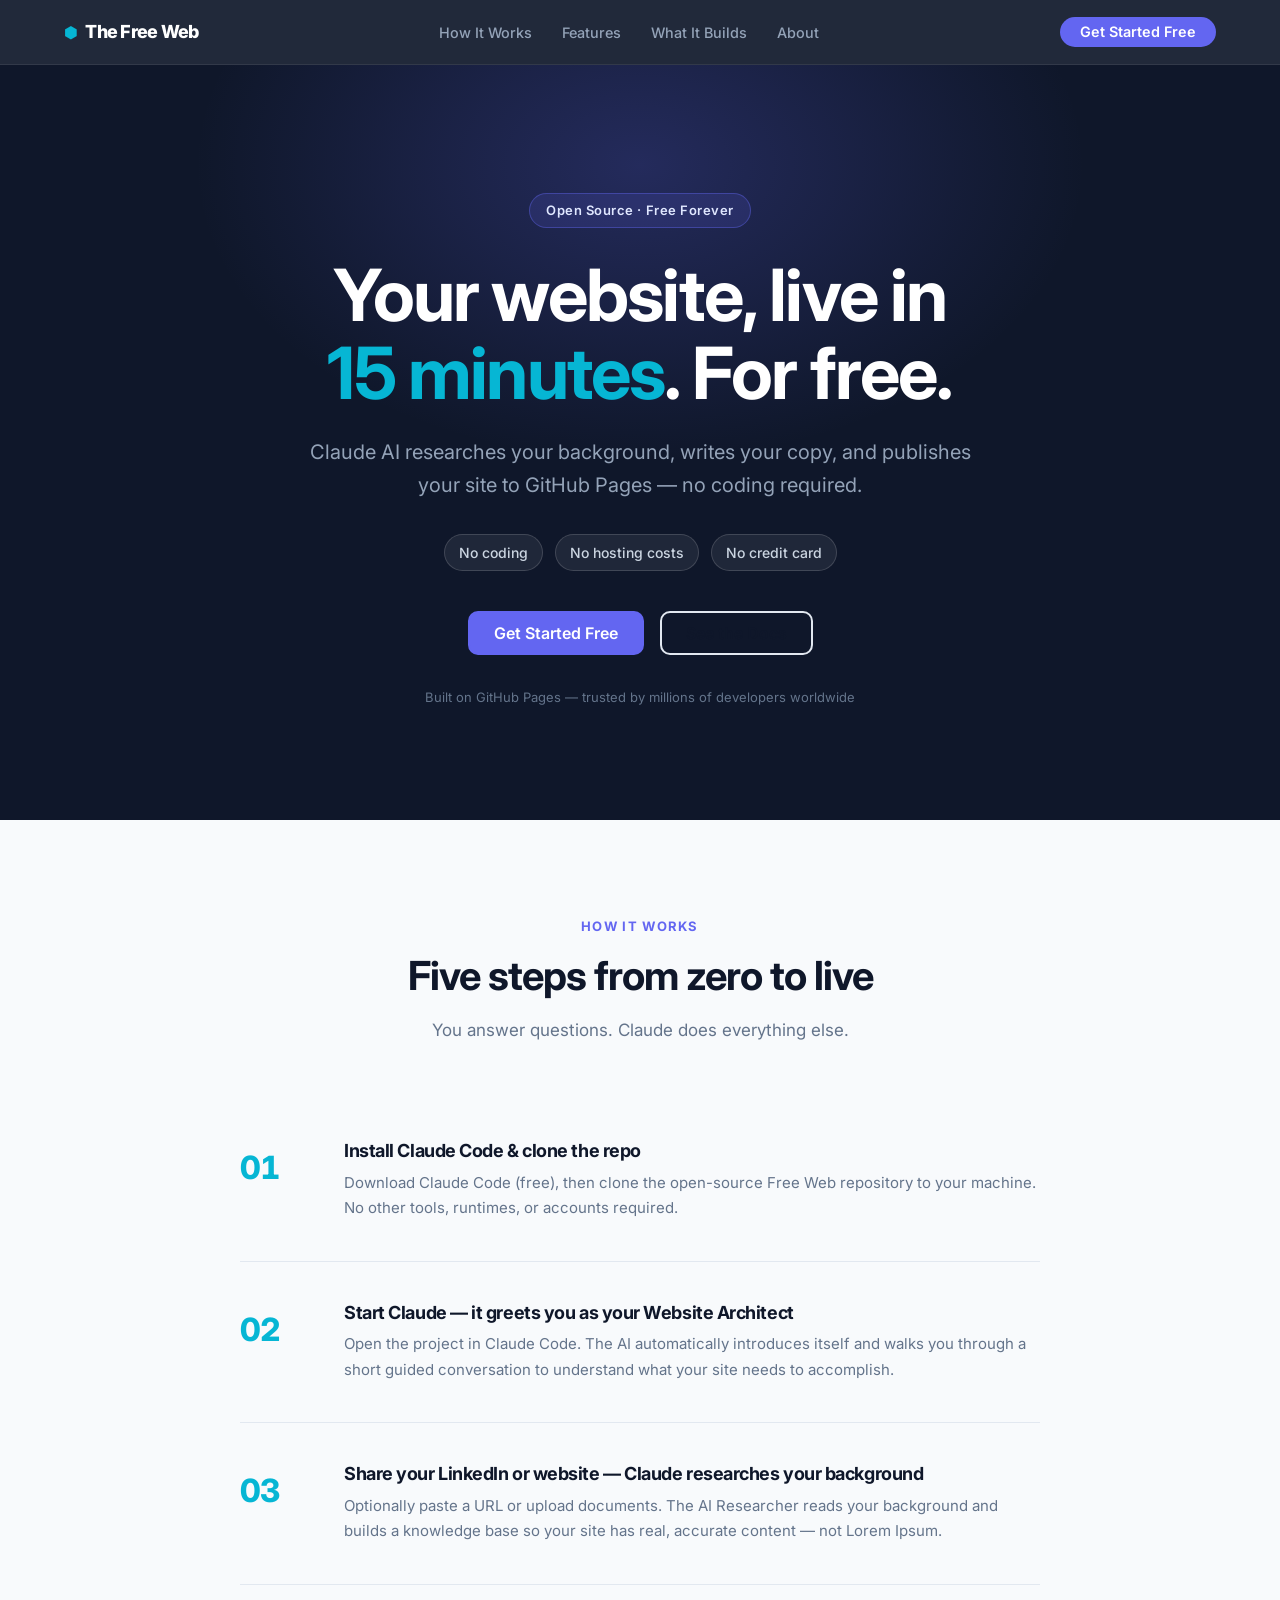
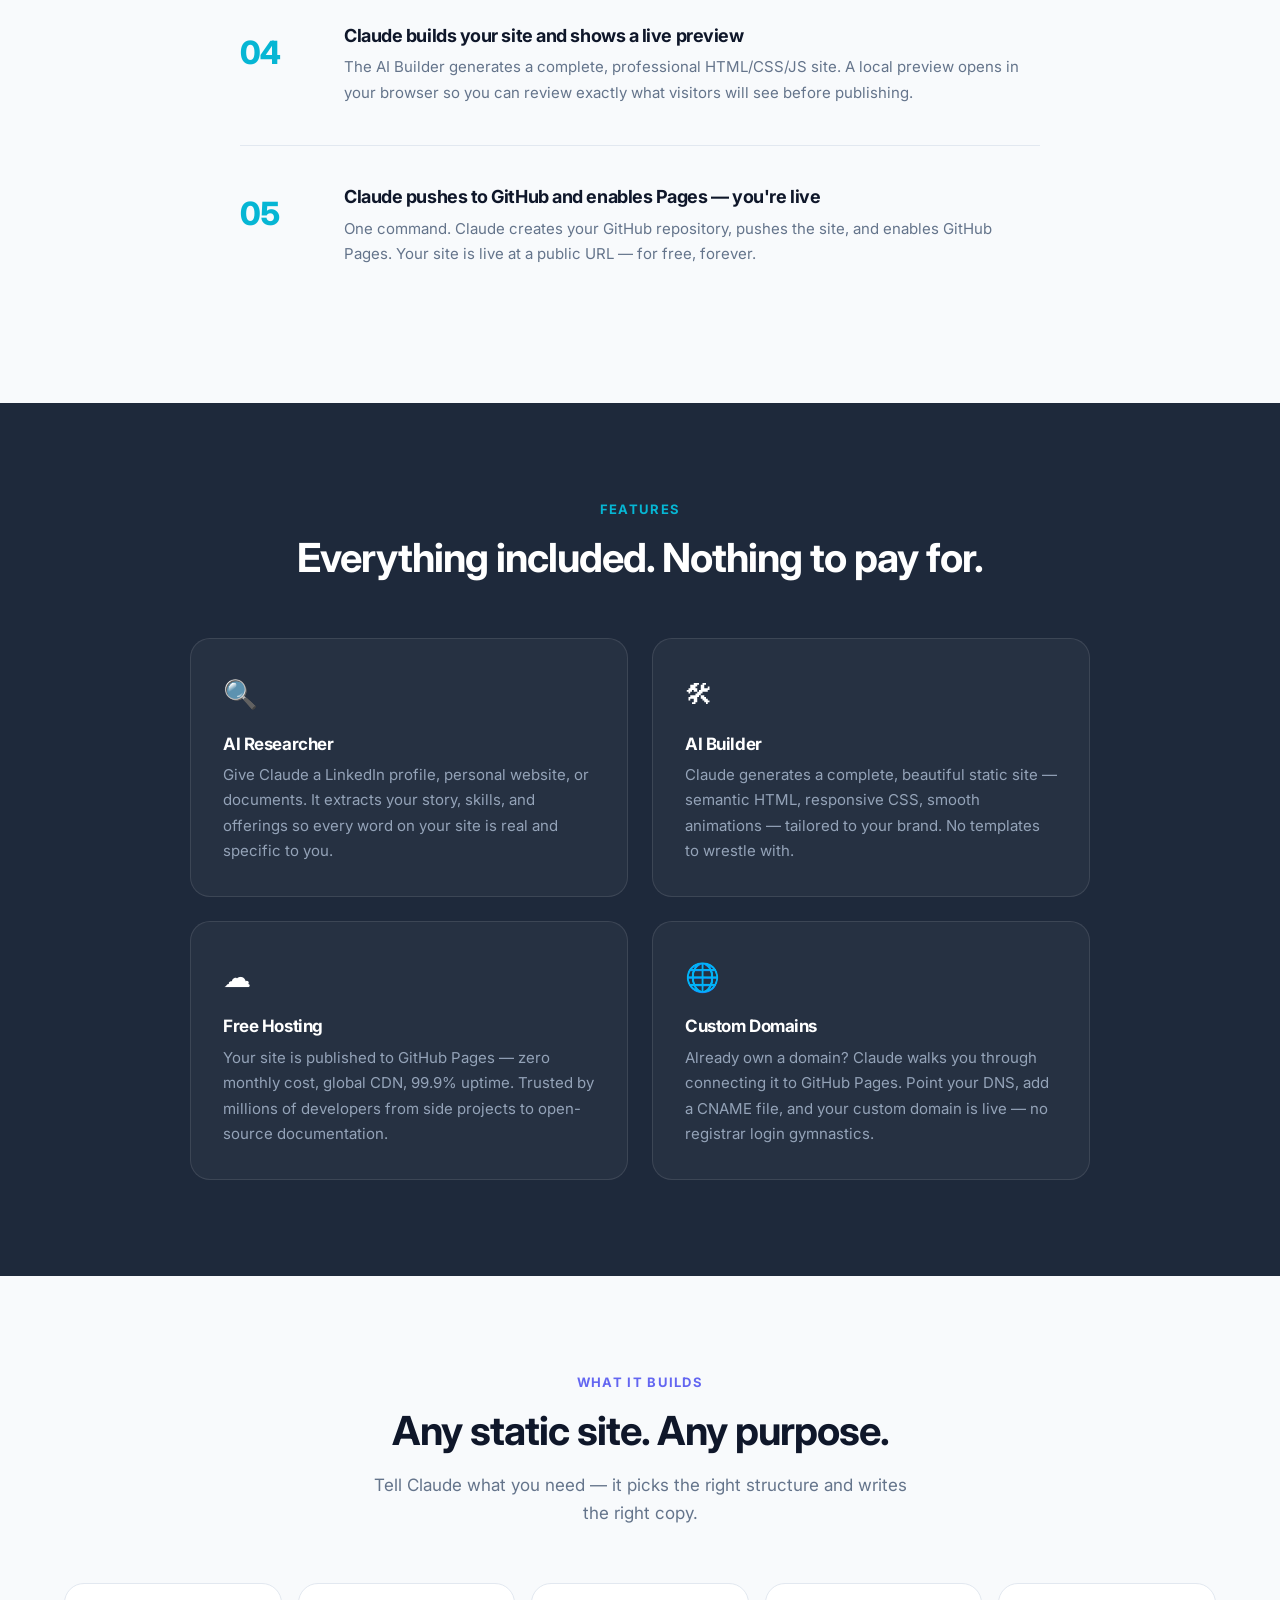
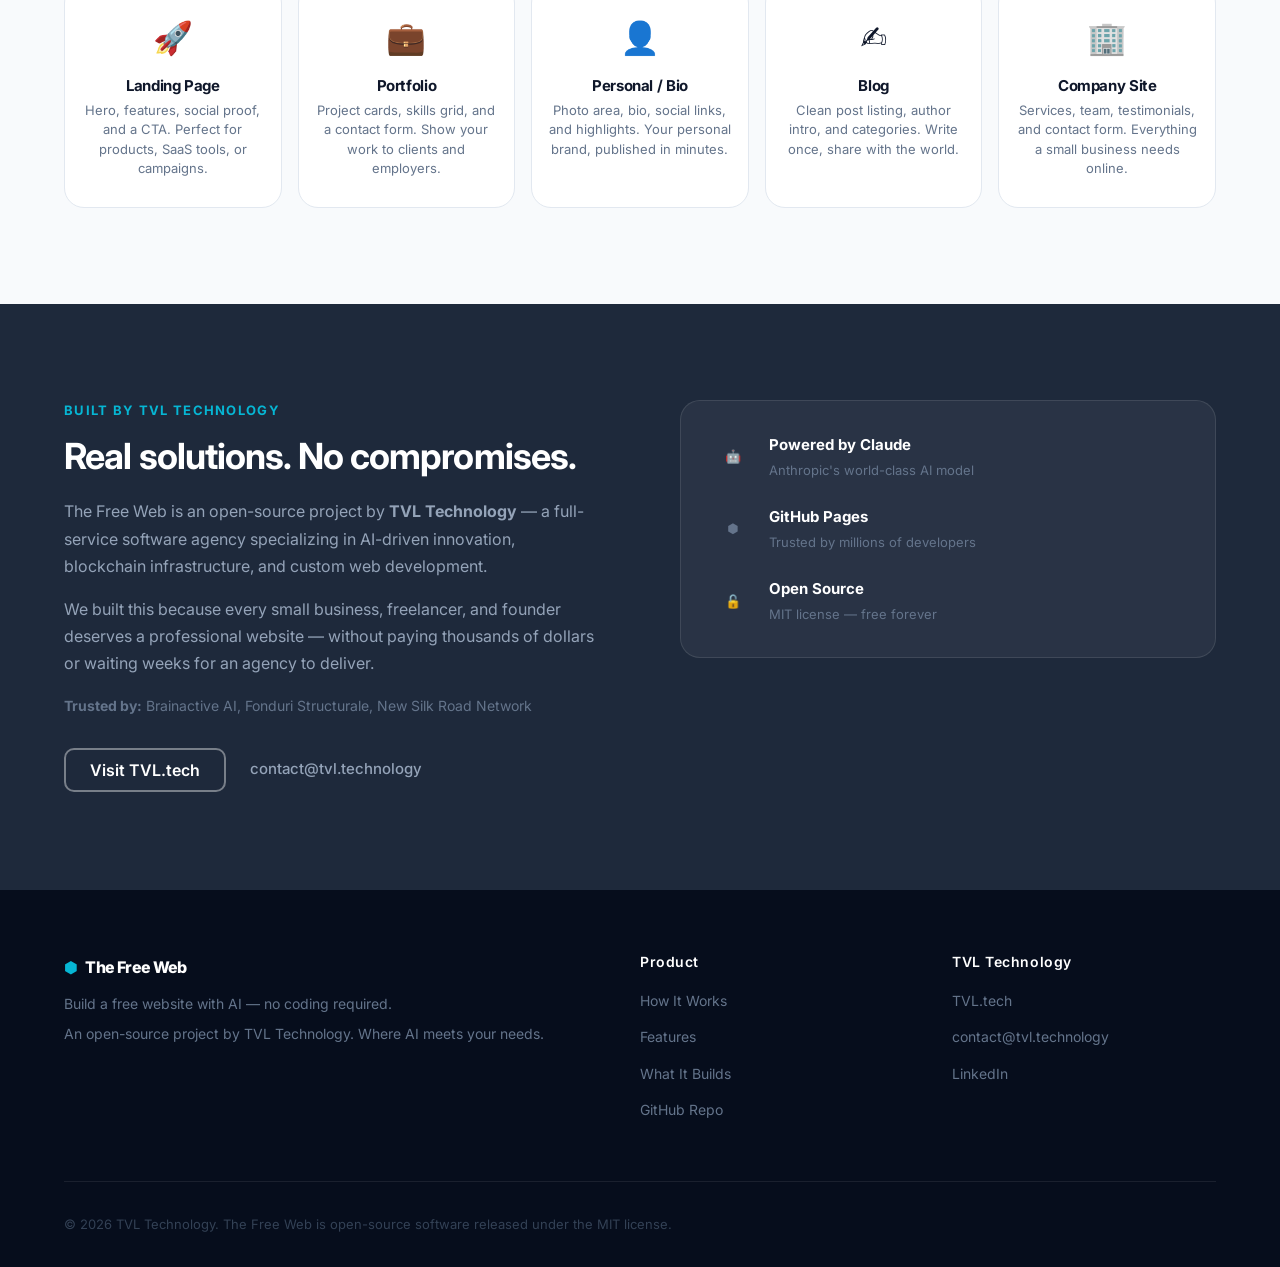
==== docs/index.html @ 42e0cef1 "Fix GitHub Pages: serve from /docs, copy site files to docs/ - website/ stays as the working folder " ====
<!DOCTYPE html>
<html lang="en">
<head>
  <meta charset="UTF-8" />
  <meta name="viewport" content="width=device-width, initial-scale=1.0" />
  <title>The Free Web — Build a Free Website with AI | TVL Technology</title>
  <meta name="description" content="Build a professional website for free using Claude AI and GitHub Pages. No coding. No hosting costs. No credit card. Live in 15 minutes." />
  <link rel="preconnect" href="https://fonts.googleapis.com" />
  <link rel="preconnect" href="https://fonts.gstatic.com" crossorigin />
  <link href="https://fonts.googleapis.com/css2?family=Inter:wght@400;500;600;700;800&display=swap" rel="stylesheet" />
  <link rel="stylesheet" href="styles.css" />
</head>
<body>

  <header class="site-header">
    <div class="container">
      <nav class="nav">
        <a href="#hero" class="nav-logo">
          <span class="logo-mark">&#11042;</span> The Free Web
        </a>
        <ul class="nav-links">
          <li><a href="#how-it-works">How It Works</a></li>
          <li><a href="#features">Features</a></li>
          <li><a href="#what-it-builds">What It Builds</a></li>
          <li><a href="#built-by-tvl">About</a></li>
        </ul>
        <a href="https://github.com/danlex/claude-free-website" class="btn btn-nav" target="_blank" rel="noopener">Get Started Free</a>
        <button class="nav-toggle" aria-label="Toggle menu" aria-expanded="false">&#9776;</button>
      </nav>
    </div>
  </header>

  <main>

    <section id="hero" class="hero">
      <div class="hero-glow"></div>
      <div class="container">
        <div class="hero-badge">Open Source &middot; Free Forever</div>
        <h1 class="hero-headline">Your website, live in<br /><span class="accent-cyan">15 minutes</span>. For free.</h1>
        <p class="hero-subheadline">Claude AI researches your background, writes your copy, and publishes your site to GitHub Pages &mdash; no coding required.</p>
        <div class="hero-pills">
          <span>No coding</span>
          <span>No hosting costs</span>
          <span>No credit card</span>
        </div>
        <div class="hero-ctas">
          <a href="https://github.com/danlex/claude-free-website" class="btn btn-primary" target="_blank" rel="noopener">Get Started Free</a>
          <a href="https://github.com/danlex/claude-free-website#readme" class="btn btn-ghost" target="_blank" rel="noopener">See the Docs</a>
        </div>
        <p class="hero-trust">Built on GitHub Pages &mdash; trusted by millions of developers worldwide</p>
      </div>
    </section>

    <section id="how-it-works" class="section section-light">
      <div class="container">
        <div class="section-label reveal">How It Works</div>
        <h2 class="section-title reveal">Five steps from zero to live</h2>
        <p class="section-subtitle reveal">You answer questions. Claude does everything else.</p>
        <ol class="steps">
          <li class="step reveal">
            <div class="step-number">01</div>
            <div class="step-body">
              <h3>Install Claude Code &amp; clone the repo</h3>
              <p>Download Claude Code (free), then clone the open-source Free Web repository to your machine. No other tools, runtimes, or accounts required.</p>
            </div>
          </li>
          <li class="step reveal">
            <div class="step-number">02</div>
            <div class="step-body">
              <h3>Start Claude &mdash; it greets you as your Website Architect</h3>
              <p>Open the project in Claude Code. The AI automatically introduces itself and walks you through a short guided conversation to understand what your site needs to accomplish.</p>
            </div>
          </li>
          <li class="step reveal">
            <div class="step-number">03</div>
            <div class="step-body">
              <h3>Share your LinkedIn or website &mdash; Claude researches your background</h3>
              <p>Optionally paste a URL or upload documents. The AI Researcher reads your background and builds a knowledge base so your site has real, accurate content &mdash; not Lorem Ipsum.</p>
            </div>
          </li>
          <li class="step reveal">
            <div class="step-number">04</div>
            <div class="step-body">
              <h3>Claude builds your site and shows a live preview</h3>
              <p>The AI Builder generates a complete, professional HTML/CSS/JS site. A local preview opens in your browser so you can review exactly what visitors will see before publishing.</p>
            </div>
          </li>
          <li class="step reveal">
            <div class="step-number">05</div>
            <div class="step-body">
              <h3>Claude pushes to GitHub and enables Pages &mdash; you're live</h3>
              <p>One command. Claude creates your GitHub repository, pushes the site, and enables GitHub Pages. Your site is live at a public URL &mdash; for free, forever.</p>
            </div>
          </li>
        </ol>
      </div>
    </section>

    <section id="features" class="section section-dark">
      <div class="container">
        <div class="section-label reveal">Features</div>
        <h2 class="section-title reveal">Everything included. Nothing to pay for.</h2>
        <div class="features-grid">
          <div class="feature-card reveal">
            <div class="feature-icon">&#128269;</div>
            <h3>AI Researcher</h3>
            <p>Give Claude a LinkedIn profile, personal website, or documents. It extracts your story, skills, and offerings so every word on your site is real and specific to you.</p>
          </div>
          <div class="feature-card reveal">
            <div class="feature-icon">&#128736;</div>
            <h3>AI Builder</h3>
            <p>Claude generates a complete, beautiful static site &mdash; semantic HTML, responsive CSS, smooth animations &mdash; tailored to your brand. No templates to wrestle with.</p>
          </div>
          <div class="feature-card reveal">
            <div class="feature-icon">&#9729;</div>
            <h3>Free Hosting</h3>
            <p>Your site is published to GitHub Pages &mdash; zero monthly cost, global CDN, 99.9% uptime. Trusted by millions of developers from side projects to open-source documentation.</p>
          </div>
          <div class="feature-card reveal">
            <div class="feature-icon">&#127760;</div>
            <h3>Custom Domains</h3>
            <p>Already own a domain? Claude walks you through connecting it to GitHub Pages. Point your DNS, add a CNAME file, and your custom domain is live &mdash; no registrar login gymnastics.</p>
          </div>
        </div>
      </div>
    </section>

    <section id="what-it-builds" class="section section-light">
      <div class="container">
        <div class="section-label reveal">What It Builds</div>
        <h2 class="section-title reveal">Any static site. Any purpose.</h2>
        <p class="section-subtitle reveal">Tell Claude what you need &mdash; it picks the right structure and writes the right copy.</p>
        <div class="site-types-grid">
          <div class="site-type reveal">
            <div class="site-type-icon">&#128640;</div>
            <h3>Landing Page</h3>
            <p>Hero, features, social proof, and a CTA. Perfect for products, SaaS tools, or campaigns.</p>
          </div>
          <div class="site-type reveal">
            <div class="site-type-icon">&#128188;</div>
            <h3>Portfolio</h3>
            <p>Project cards, skills grid, and a contact form. Show your work to clients and employers.</p>
          </div>
          <div class="site-type reveal">
            <div class="site-type-icon">&#128100;</div>
            <h3>Personal / Bio</h3>
            <p>Photo area, bio, social links, and highlights. Your personal brand, published in minutes.</p>
          </div>
          <div class="site-type reveal">
            <div class="site-type-icon">&#9997;</div>
            <h3>Blog</h3>
            <p>Clean post listing, author intro, and categories. Write once, share with the world.</p>
          </div>
          <div class="site-type reveal">
            <div class="site-type-icon">&#127970;</div>
            <h3>Company Site</h3>
            <p>Services, team, testimonials, and contact form. Everything a small business needs online.</p>
          </div>
        </div>
      </div>
    </section>

    <section id="built-by-tvl" class="section section-dark">
      <div class="container">
        <div class="tvl-grid reveal">
          <div class="tvl-text">
            <div class="section-label">Built by TVL Technology</div>
            <h2>Real solutions. No compromises.</h2>
            <p>The Free Web is an open-source project by <strong>TVL Technology</strong> &mdash; a full-service software agency specializing in AI-driven innovation, blockchain infrastructure, and custom web development.</p>
            <p>We built this because every small business, freelancer, and founder deserves a professional website &mdash; without paying thousands of dollars or waiting weeks for an agency to deliver.</p>
            <p class="tvl-clients"><strong>Trusted by:</strong> Brainactive AI, Fonduri Structurale, New Silk Road Network</p>
            <div class="tvl-links">
              <a href="https://tvl.tech" class="btn btn-outline" target="_blank" rel="noopener">Visit TVL.tech</a>
              <a href="mailto:contact@tvl.technology" class="btn-ghost-light">contact@tvl.technology</a>
            </div>
          </div>
          <div class="tvl-badge-area">
            <div class="tvl-badge">
              <div class="badge-row">
                <span class="badge-icon">&#129302;</span>
                <div>
                  <strong>Powered by Claude</strong>
                  <span>Anthropic's world-class AI model</span>
                </div>
              </div>
              <div class="badge-row">
                <span class="badge-icon">&#11042;</span>
                <div>
                  <strong>GitHub Pages</strong>
                  <span>Trusted by millions of developers</span>
                </div>
              </div>
              <div class="badge-row">
                <span class="badge-icon">&#128275;</span>
                <div>
                  <strong>Open Source</strong>
                  <span>MIT license &mdash; free forever</span>
                </div>
              </div>
            </div>
          </div>
        </div>
      </div>
    </section>

  </main>

  <footer class="site-footer">
    <div class="container">
      <div class="footer-grid">
        <div class="footer-brand">
          <a href="#hero" class="nav-logo footer-logo">
            <span class="logo-mark">&#11042;</span> The Free Web
          </a>
          <p>Build a free website with AI &mdash; no coding required.</p>
          <p class="footer-tagline">An open-source project by <a href="https://tvl.tech" target="_blank" rel="noopener">TVL Technology</a>. Where AI meets your needs.</p>
        </div>
        <div class="footer-links">
          <h4>Product</h4>
          <ul>
            <li><a href="#how-it-works">How It Works</a></li>
            <li><a href="#features">Features</a></li>
            <li><a href="#what-it-builds">What It Builds</a></li>
            <li><a href="https://github.com/danlex/claude-free-website" target="_blank" rel="noopener">GitHub Repo</a></li>
          </ul>
        </div>
        <div class="footer-links">
          <h4>TVL Technology</h4>
          <ul>
            <li><a href="https://tvl.tech" target="_blank" rel="noopener">TVL.tech</a></li>
            <li><a href="mailto:contact@tvl.technology">contact@tvl.technology</a></li>
            <li><a href="https://linkedin.com/company/tvl-technology" target="_blank" rel="noopener">LinkedIn</a></li>
          </ul>
        </div>
      </div>
      <div class="footer-bottom">
        <p>&copy; 2026 TVL Technology. The Free Web is open-source software released under the MIT license.</p>
      </div>
    </div>
  </footer>

  <script src="script.js"></script>
</body>
</html>
---- docs/styles.css ----
/* ===== The Free Web — thefreeweb.tvl.tech ===== */

:root {
  --navy:   #0f172a;
  --navy-2: #1e293b;
  --navy-3: #334155;
  --indigo: #6366f1;
  --indigo-hover: #4f46e5;
  --indigo-light: #e0e7ff;
  --cyan:   #06b6d4;
  --cyan-light: #cffafe;
  --white:  #ffffff;
  --slate:  #f8fafc;
  --text:   #0f172a;
  --text-muted: #64748b;
  --border: #e2e8f0;

  --font: 'Inter', system-ui, -apple-system, sans-serif;
  --radius: 0.625rem;
  --radius-lg: 1.25rem;
  --max-w: 1200px;
  --container-px: 1.5rem;
}

/* ===== Reset ===== */
*, *::before, *::after { box-sizing: border-box; margin: 0; padding: 0; }
html { scroll-behavior: smooth; -webkit-font-smoothing: antialiased; }
body { font-family: var(--font); color: var(--text); background: var(--white); line-height: 1.65; }
img { max-width: 100%; display: block; }
a { color: var(--indigo); text-decoration: none; }
a:hover { text-decoration: underline; }
h1,h2,h3,h4 { line-height: 1.2; font-weight: 700; letter-spacing: -0.025em; }
ul { list-style: none; }

/* ===== Layout ===== */
.container { max-width: var(--max-w); margin: 0 auto; padding: 0 var(--container-px); }
.section { padding: 6rem 0; }
.section-light { background: var(--slate); }
.section-dark  { background: var(--navy-2); color: var(--white); }
.section-dark .section-title { color: var(--white); }
.section-dark .section-subtitle { color: #94a3b8; }
.section-dark p { color: #94a3b8; }

/* ===== Buttons ===== */
.btn {
  display: inline-flex; align-items: center; gap: 0.5rem;
  padding: 0.75rem 1.5rem; border-radius: var(--radius);
  font-family: var(--font); font-size: 1rem; font-weight: 600;
  cursor: pointer; border: 2px solid transparent;
  transition: all 0.15s ease; text-decoration: none; line-height: 1; white-space: nowrap;
}
.btn-primary { background: var(--indigo); color: #fff; border-color: var(--indigo); }
.btn-primary:hover { background: var(--indigo-hover); border-color: var(--indigo-hover); text-decoration: none; }
.btn-ghost { background: transparent; color: var(--text); border-color: var(--border); }
.btn-ghost:hover { background: var(--slate); text-decoration: none; }
.btn-outline { background: transparent; color: var(--white); border-color: rgba(255,255,255,0.4); }
.btn-outline:hover { background: rgba(255,255,255,0.1); text-decoration: none; }
.btn-ghost-light { color: #94a3b8; font-size: 0.9375rem; font-weight: 500; padding: 0.75rem 0; }
.btn-ghost-light:hover { color: var(--white); text-decoration: none; }
.btn-nav { background: var(--indigo); color: #fff; border-radius: 999px; padding: 0.5rem 1.25rem; font-size: 0.9rem; font-weight: 600; text-decoration: none; border: none; transition: background 0.15s; }
.btn-nav:hover { background: var(--indigo-hover); text-decoration: none; }

/* ===== Header ===== */
.site-header {
  position: sticky; top: 0; z-index: 100;
  background: rgba(15,23,42,0.92);
  backdrop-filter: blur(16px); -webkit-backdrop-filter: blur(16px);
  border-bottom: 1px solid rgba(255,255,255,0.08);
}
.nav { display: flex; align-items: center; justify-content: space-between; height: 4rem; gap: 1rem; }
.nav-logo { display: flex; align-items: center; gap: 0.5rem; font-size: 1.125rem; font-weight: 800; color: var(--white); text-decoration: none; letter-spacing: -0.04em; }
.nav-logo:hover { text-decoration: none; }
.logo-mark { color: var(--cyan); font-size: 1rem; }
.nav-links { display: flex; align-items: center; gap: 0.125rem; }
.nav-links a { padding: 0.5rem 0.875rem; color: #94a3b8; font-size: 0.9rem; font-weight: 500; border-radius: var(--radius); transition: color 0.15s, background 0.15s; text-decoration: none; }
.nav-links a:hover { color: var(--white); background: rgba(255,255,255,0.07); }
.nav-toggle { display: none; background: none; border: none; color: var(--white); font-size: 1.25rem; cursor: pointer; }

/* ===== Hero ===== */
.hero {
  position: relative; overflow: hidden;
  background: var(--navy);
  padding: 8rem 0 7rem; text-align: center; color: var(--white);
}
.hero-glow {
  position: absolute; top: -200px; left: 50%; transform: translateX(-50%);
  width: 900px; height: 600px; border-radius: 50%;
  background: radial-gradient(ellipse at center, rgba(99,102,241,0.25) 0%, transparent 70%);
  pointer-events: none;
}
.hero .container { position: relative; }
.hero-badge {
  display: inline-flex; align-items: center; gap: 0.5rem;
  margin-bottom: 1.75rem; padding: 0.375rem 1rem; border-radius: 9999px;
  background: rgba(99,102,241,0.15); border: 1px solid rgba(99,102,241,0.4);
  color: var(--indigo-light); font-size: 0.8125rem; font-weight: 600; letter-spacing: 0.04em;
}
.hero-headline {
  font-size: clamp(2.5rem, 6vw, 4.5rem);
  color: var(--white); line-height: 1.08;
  max-width: 16ch; margin: 0 auto 1.5rem;
}
.accent-cyan { color: var(--cyan); }
.hero-subheadline {
  font-size: clamp(1rem, 2vw, 1.25rem);
  color: #94a3b8; max-width: 54ch; margin: 0 auto 2rem;
}
.hero-pills { display: flex; align-items: center; justify-content: center; gap: 0.75rem; flex-wrap: wrap; margin-bottom: 2.5rem; }
.hero-pills span {
  padding: 0.375rem 0.875rem; border-radius: 9999px;
  background: rgba(255,255,255,0.07); border: 1px solid rgba(255,255,255,0.15);
  color: #cbd5e1; font-size: 0.875rem; font-weight: 500;
}
.hero-ctas { display: flex; align-items: center; justify-content: center; gap: 1rem; flex-wrap: wrap; margin-bottom: 2rem; }
.hero-trust { font-size: 0.8125rem; color: #64748b; }

/* ===== Section headers ===== */
.section-label { font-size: 0.8125rem; font-weight: 700; letter-spacing: 0.1em; text-transform: uppercase; color: var(--indigo); margin-bottom: 0.875rem; }
.section-dark .section-label { color: var(--cyan); }
.section-title { font-size: clamp(1.75rem, 4vw, 2.5rem); margin-bottom: 1rem; }
.section-subtitle { font-size: 1.0625rem; color: var(--text-muted); max-width: 50ch; margin: 0 auto 3.5rem; }
.section-light .section-label,
.section-light .section-title,
.section-light .section-subtitle { text-align: center; }
.section-dark .section-label,
.section-dark .section-title,
.section-dark .section-subtitle { text-align: center; }

/* ===== Steps ===== */
.steps { display: flex; flex-direction: column; gap: 0; max-width: 800px; margin: 3.5rem auto 0; counter-reset: steps; }
.step { display: grid; grid-template-columns: 5rem 1fr; gap: 1.5rem; padding: 2.5rem 0; border-bottom: 1px solid var(--border); }
.step:last-child { border-bottom: none; }
.step-number {
  font-size: 2rem; font-weight: 800; color: var(--cyan);
  font-variant-numeric: tabular-nums; letter-spacing: -0.04em;
  align-self: start; padding-top: 0.125rem;
}
.step-body h3 { font-size: 1.125rem; margin-bottom: 0.5rem; color: var(--text); }
.step-body p { color: var(--text-muted); font-size: 0.9375rem; line-height: 1.7; }

/* ===== Features ===== */
.features-grid { display: grid; grid-template-columns: repeat(2, 1fr); gap: 1.5rem; max-width: 900px; margin: 3.5rem auto 0; }
.feature-card {
  background: rgba(255,255,255,0.04); border: 1px solid rgba(255,255,255,0.1);
  border-radius: var(--radius-lg); padding: 2rem;
  transition: background 0.2s, border-color 0.2s, transform 0.2s;
}
.feature-card:hover { background: rgba(255,255,255,0.07); border-color: rgba(99,102,241,0.4); transform: translateY(-2px); }
.feature-icon { font-size: 1.75rem; margin-bottom: 1rem; }
.feature-card h3 { font-size: 1.0625rem; color: var(--white); margin-bottom: 0.5rem; }
.feature-card p { font-size: 0.9375rem; line-height: 1.7; }

/* ===== Site types ===== */
.site-types-grid { display: grid; grid-template-columns: repeat(5, 1fr); gap: 1rem; margin-top: 3.5rem; }
.site-type {
  text-align: center; padding: 1.75rem 1rem;
  background: var(--white); border: 1px solid var(--border);
  border-radius: var(--radius-lg);
  transition: box-shadow 0.2s, transform 0.2s;
}
.site-type:hover { box-shadow: 0 8px 24px rgb(0 0 0 / 0.08); transform: translateY(-2px); }
.site-type-icon { font-size: 2rem; margin-bottom: 0.75rem; }
.site-type h3 { font-size: 0.9375rem; margin-bottom: 0.375rem; }
.site-type p { font-size: 0.8125rem; color: var(--text-muted); line-height: 1.5; }

/* ===== TVL Section ===== */
.tvl-grid { display: grid; grid-template-columns: 1fr 1fr; gap: 5rem; align-items: start; }
.tvl-text .section-label,
.tvl-text h2 { text-align: left; }
.tvl-text h2 { font-size: clamp(1.5rem, 3vw, 2.25rem); color: var(--white); margin-bottom: 1.25rem; }
.tvl-text p { margin-bottom: 1rem; line-height: 1.7; }
.tvl-clients { font-size: 0.875rem; color: #64748b !important; }
.tvl-links { display: flex; align-items: center; gap: 1.5rem; margin-top: 1.75rem; flex-wrap: wrap; }
.tvl-badge {
  background: rgba(255,255,255,0.05); border: 1px solid rgba(255,255,255,0.1);
  border-radius: var(--radius-lg); padding: 2rem; display: flex; flex-direction: column; gap: 1.5rem;
}
.badge-row { display: flex; align-items: center; gap: 1rem; }
.badge-icon { font-size: 1.75rem; width: 2.5rem; text-align: center; flex-shrink: 0; }
.badge-row div { display: flex; flex-direction: column; gap: 0.125rem; }
.badge-row strong { color: var(--white); font-size: 0.9375rem; }
.badge-row span { color: #64748b; font-size: 0.8125rem; }

/* ===== Footer ===== */
.site-footer { background: #060d1c; padding: 4rem 0 2rem; }
.footer-grid { display: grid; grid-template-columns: 2fr 1fr 1fr; gap: 3rem; padding-bottom: 3rem; border-bottom: 1px solid rgba(255,255,255,0.08); }
.footer-brand .nav-logo { margin-bottom: 0.75rem; }
.footer-logo { font-size: 1rem; }
.footer-brand p { color: #64748b; font-size: 0.875rem; line-height: 1.6; margin-top: 0.5rem; }
.footer-tagline a { color: #64748b; }
.footer-tagline a:hover { color: var(--white); }
.footer-links h4 { color: var(--white); font-size: 0.875rem; font-weight: 600; margin-bottom: 1rem; letter-spacing: 0.04em; }
.footer-links li { margin-bottom: 0.625rem; }
.footer-links a { color: #64748b; font-size: 0.875rem; transition: color 0.15s; }
.footer-links a:hover { color: var(--white); text-decoration: none; }
.footer-bottom { padding-top: 2rem; }
.footer-bottom p { color: #334155; font-size: 0.8125rem; }

/* ===== Reveal animation ===== */
.reveal { opacity: 0; transform: translateY(20px); transition: opacity 0.55s ease, transform 0.55s ease; }
.reveal.visible { opacity: 1; transform: none; }

/* ===== Responsive ===== */
@media (max-width: 1024px) {
  .site-types-grid { grid-template-columns: repeat(3, 1fr); }
  .tvl-grid { grid-template-columns: 1fr; gap: 3rem; }
  .footer-grid { grid-template-columns: 1fr 1fr; }
  .footer-brand { grid-column: 1 / -1; }
}
@media (max-width: 768px) {
  .nav-links { display: none; }
  .nav-toggle { display: flex; }
  .nav-links.open {
    display: flex; flex-direction: column; position: fixed;
    top: 4rem; left: 0; right: 0; background: var(--navy);
    padding: 1.5rem; border-bottom: 1px solid rgba(255,255,255,0.1);
    gap: 0.25rem; align-items: flex-start;
  }
  .hero { padding: 5rem 0 4rem; }
  .features-grid { grid-template-columns: 1fr; }
  .site-types-grid { grid-template-columns: repeat(2, 1fr); }
  .step { grid-template-columns: 3.5rem 1fr; gap: 1rem; }
  .step-number { font-size: 1.5rem; }
  .footer-grid { grid-template-columns: 1fr; gap: 2rem; }
}
@media (max-width: 480px) {
  .site-types-grid { grid-template-columns: 1fr 1fr; }
  .tvl-links { flex-direction: column; align-items: flex-start; }
}
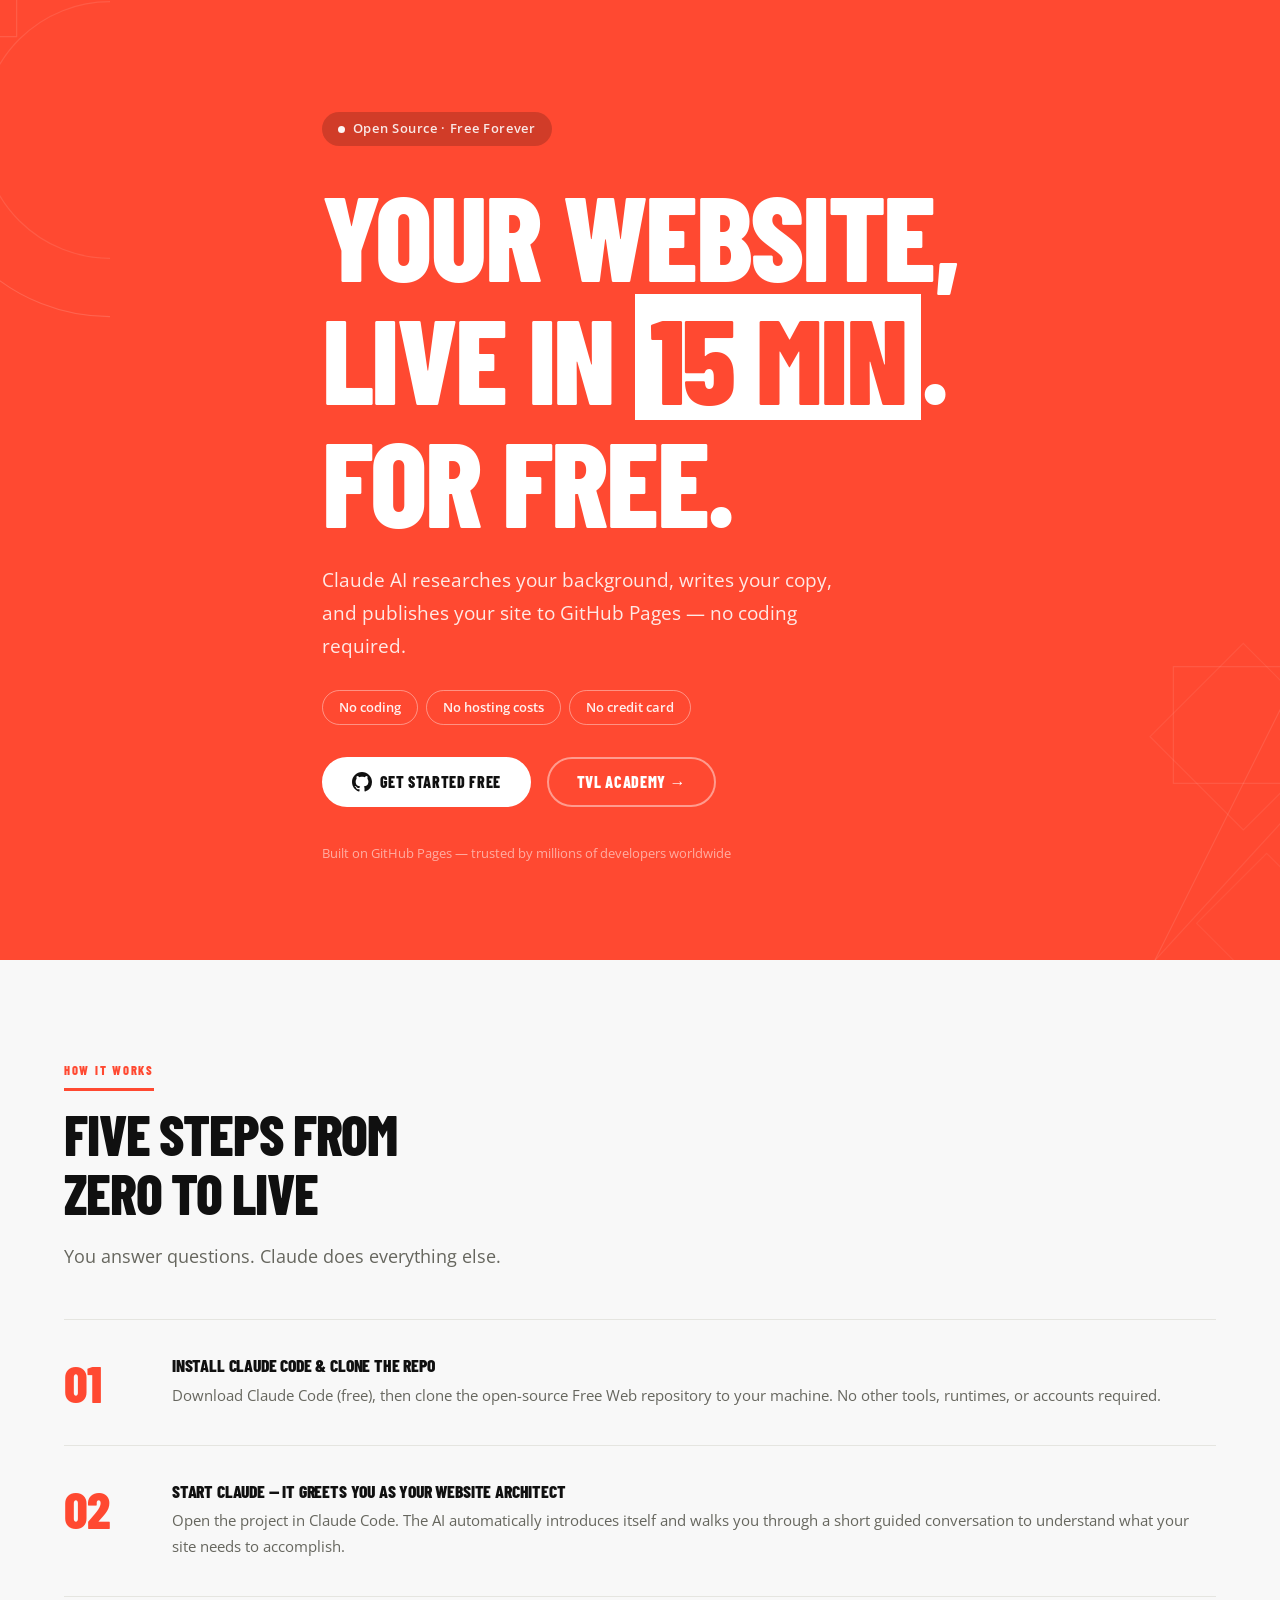
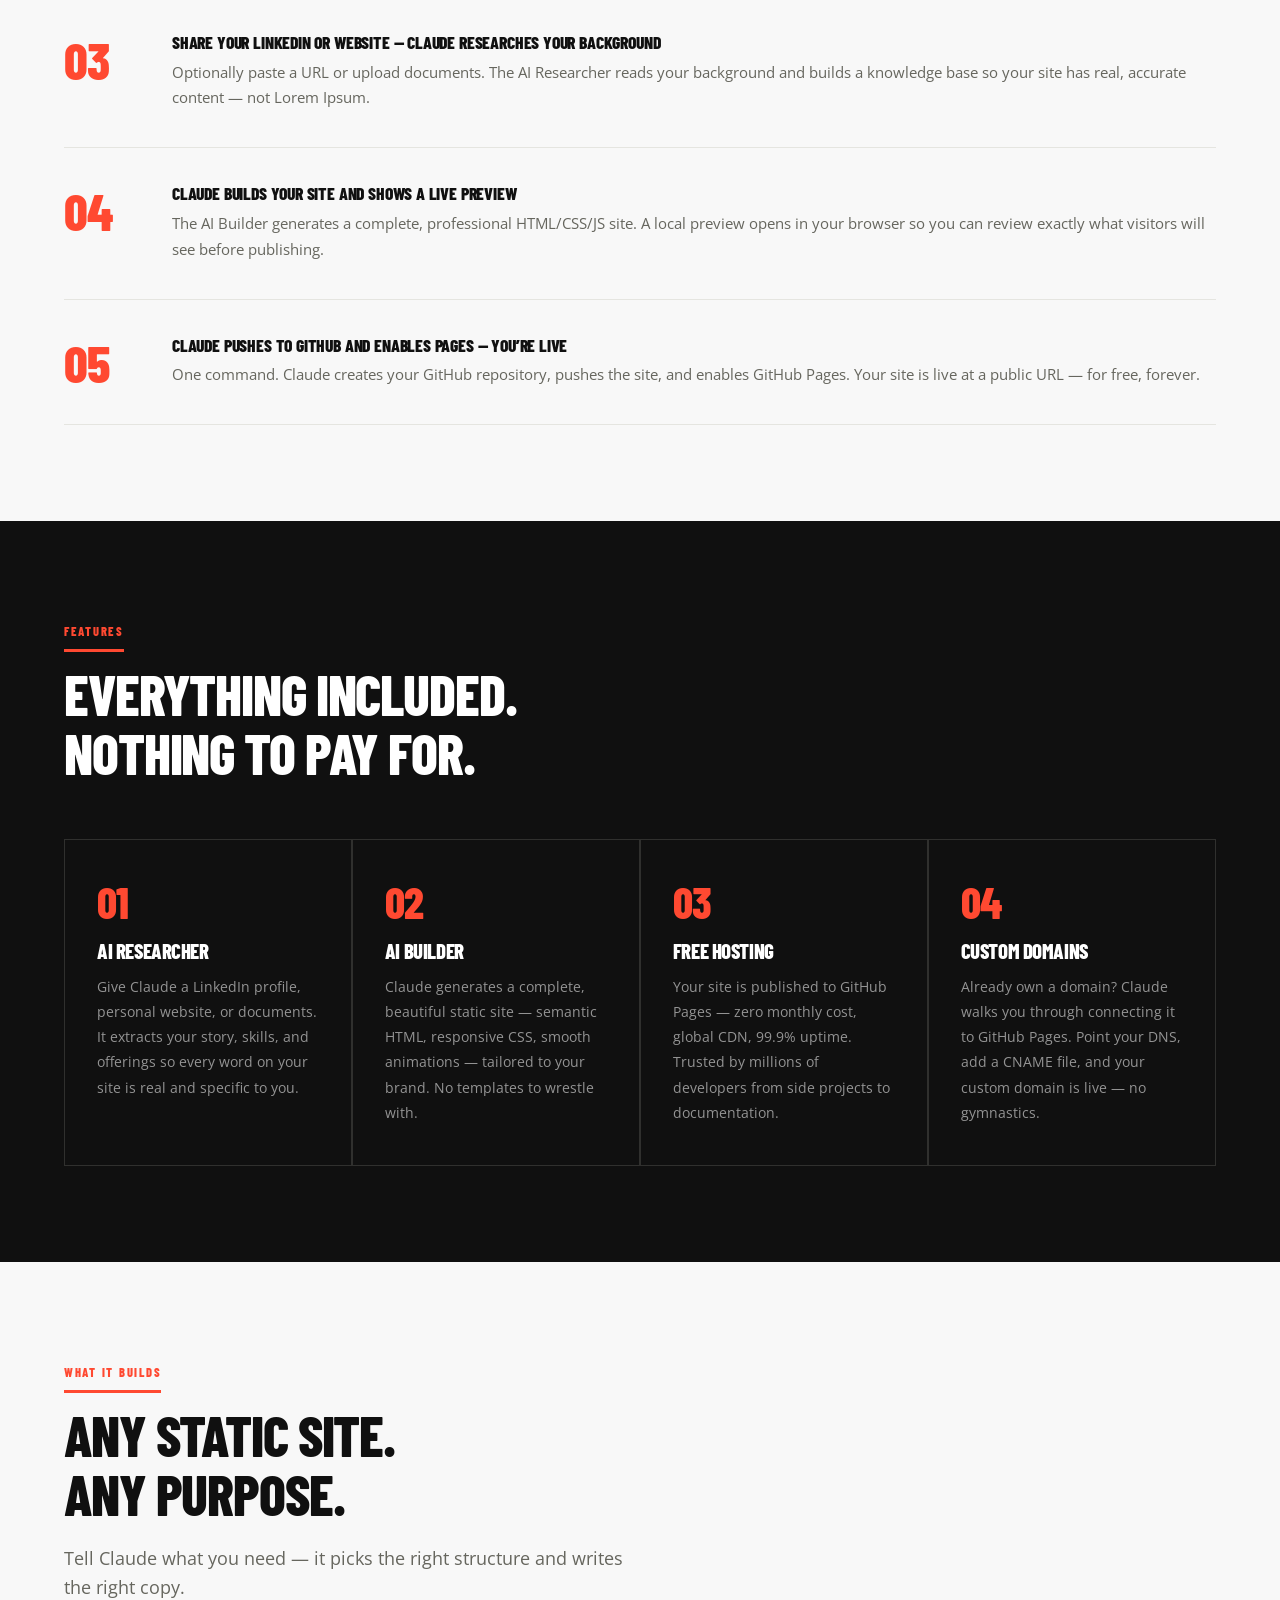
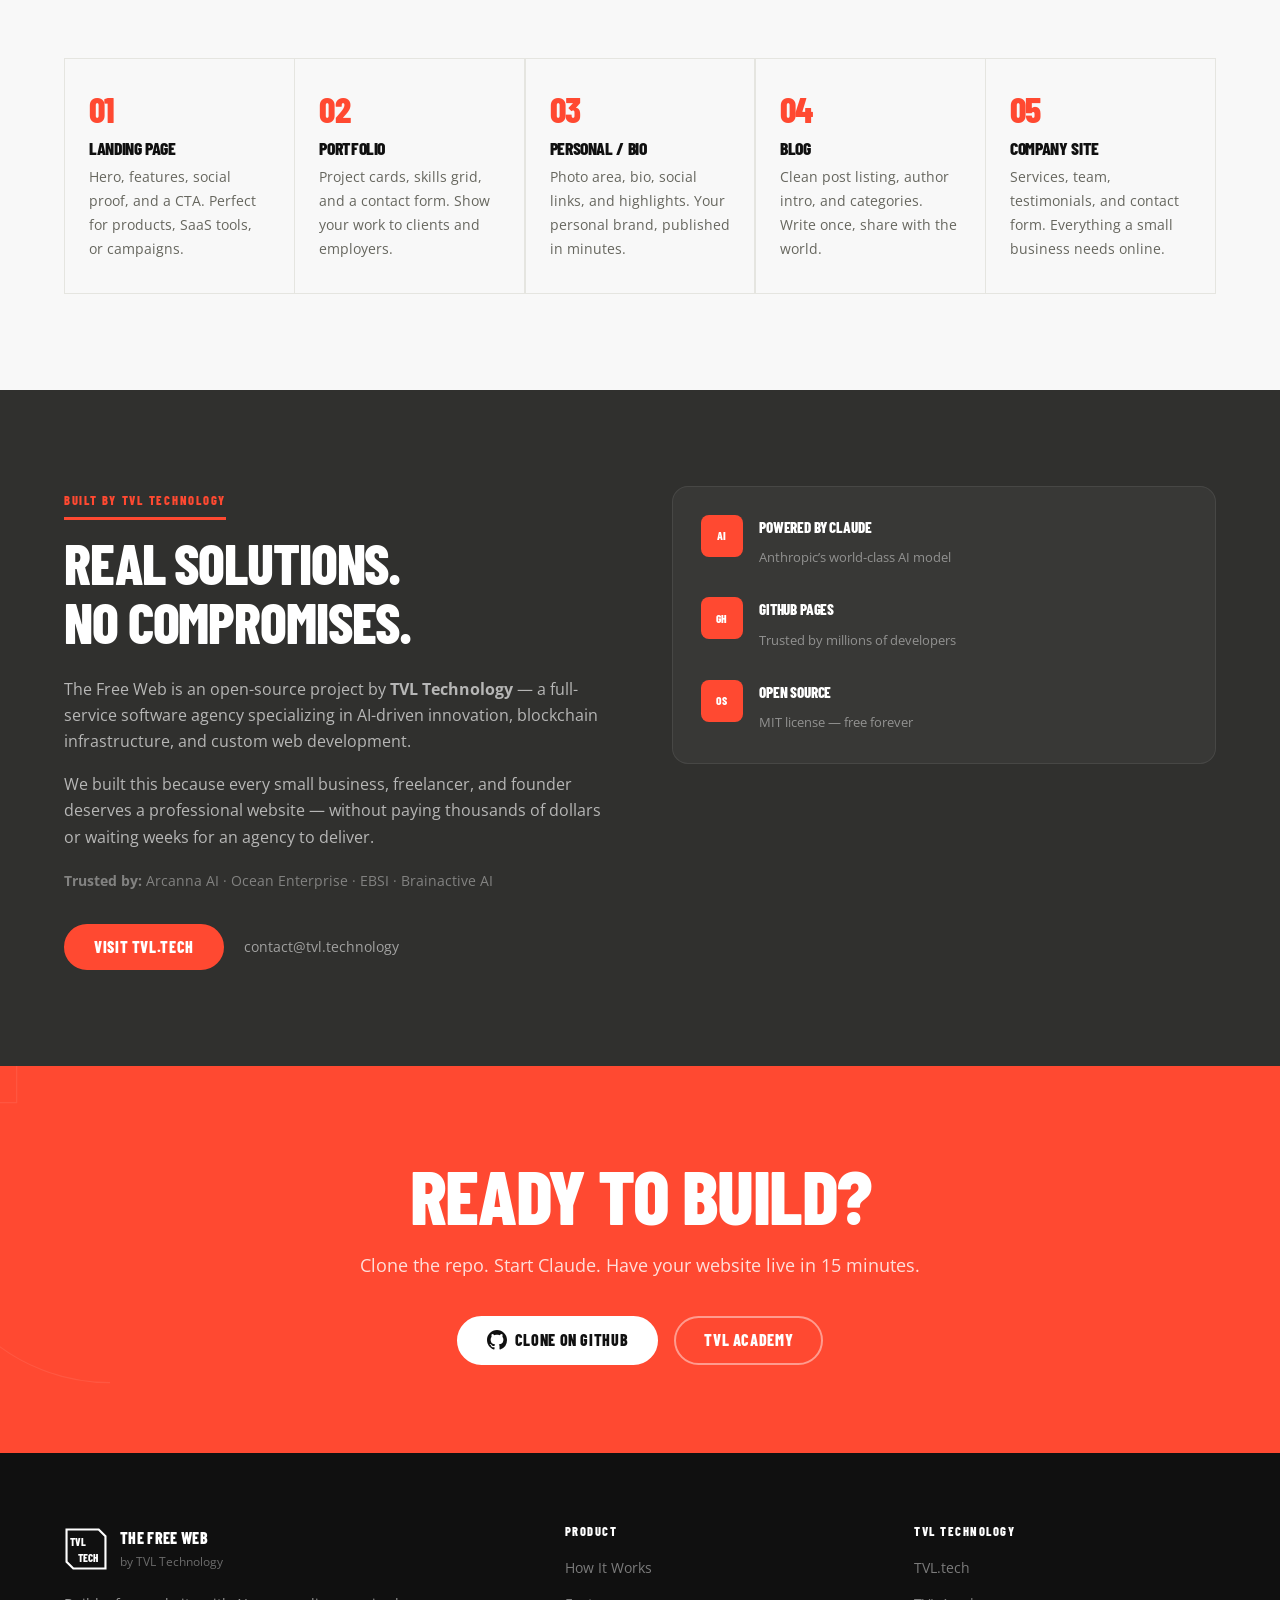
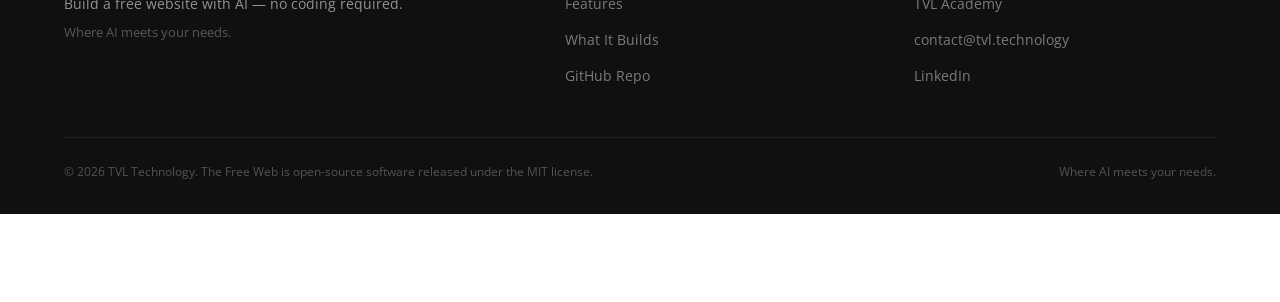
==== commit 622f93fc: "Redesign website to match TVL Technology brand identity Complete visual overhaul of website/ and doc" ====
--- a/docs/index.html
+++ b/docs/index.html
@@ -5,38 +5,70 @@
   <meta name="viewport" content="width=device-width, initial-scale=1.0" />
   <title>The Free Web — Build a Free Website with AI | TVL Technology</title>
   <meta name="description" content="Build a professional website for free using Claude AI and GitHub Pages. No coding. No hosting costs. No credit card. Live in 15 minutes." />
+  <meta property="og:title" content="The Free Web — Build a Free Website with AI" />
+  <meta property="og:description" content="Claude AI researches your background, writes your copy, and publishes your site. Zero coding. Zero cost." />
+  <meta property="og:type" content="website" />
+  <meta property="og:url" content="https://thefreeweb.tvl.tech" />
   <link rel="preconnect" href="https://fonts.googleapis.com" />
   <link rel="preconnect" href="https://fonts.gstatic.com" crossorigin />
-  <link href="https://fonts.googleapis.com/css2?family=Inter:wght@400;500;600;700;800&display=swap" rel="stylesheet" />
+  <link href="https://fonts.googleapis.com/css2?family=Barlow+Condensed:wght@700;800;900&family=Open+Sans:wght@400;500;600&display=swap" rel="stylesheet" />
   <link rel="stylesheet" href="styles.css" />
 </head>
 <body>
 
-  <header class="site-header">
-    <div class="container">
-      <nav class="nav">
-        <a href="#hero" class="nav-logo">
-          <span class="logo-mark">&#11042;</span> The Free Web
-        </a>
-        <ul class="nav-links">
-          <li><a href="#how-it-works">How It Works</a></li>
-          <li><a href="#features">Features</a></li>
-          <li><a href="#what-it-builds">What It Builds</a></li>
-          <li><a href="#built-by-tvl">About</a></li>
-        </ul>
-        <a href="https://github.com/danlex/claude-free-website" class="btn btn-nav" target="_blank" rel="noopener">Get Started Free</a>
-        <button class="nav-toggle" aria-label="Toggle menu" aria-expanded="false">&#9776;</button>
-      </nav>
-    </div>
-  </header>
+  <!-- ===== Floating Bottom Navbar ===== -->
+  <nav class="floatnav" id="floatnav" aria-label="Main navigation">
+    <a href="#hero" class="floatnav-brand">
+      <svg class="tvl-logo" xmlns="http://www.w3.org/2000/svg" viewBox="0 0 52 52" fill="none" aria-hidden="true">
+        <path d="M3 3L41 3L49 11L49 49L11 49L3 41Z" stroke="currentColor" stroke-width="2.5"/>
+        <text x="7" y="23" font-family="Barlow Condensed,sans-serif" font-weight="800" font-size="13" fill="currentColor">TVL</text>
+        <text x="17" y="41" font-family="Barlow Condensed,sans-serif" font-weight="800" font-size="13" fill="currentColor">TECH</text>
+      </svg>
+      <span>The Free Web</span>
+    </a>
+    <ul class="floatnav-links">
+      <li><a href="#how-it-works">How It Works</a></li>
+      <li><a href="#features">Features</a></li>
+      <li><a href="#what-it-builds">What It Builds</a></li>
+      <li><a href="#built-by-tvl">About</a></li>
+    </ul>
+    <a href="https://github.com/danlex/claude-free-website" class="btn btn-orange btn-sm" target="_blank" rel="noopener">Get Started</a>
+    <button class="floatnav-toggle" aria-label="Toggle menu" aria-expanded="false">
+      <span></span><span></span><span></span>
+    </button>
+  </nav>
 
   <main>
 
+    <!-- ===== Hero ===== -->
     <section id="hero" class="hero">
-      <div class="hero-glow"></div>
-      <div class="container">
-        <div class="hero-badge">Open Source &middot; Free Forever</div>
-        <h1 class="hero-headline">Your website, live in<br /><span class="accent-cyan">15 minutes</span>. For free.</h1>
+      <div class="geo geo-arch" aria-hidden="true">
+        <svg viewBox="0 0 360 360" fill="none" xmlns="http://www.w3.org/2000/svg">
+          <path d="M180 340 A160 160 0 0 1 20 180 A160 160 0 0 1 180 20" stroke="white" stroke-width="1" opacity="0.15"/>
+          <path d="M180 290 A110 110 0 0 1 70 180 A110 110 0 0 1 180 70" stroke="white" stroke-width="1" opacity="0.1"/>
+          <rect x="20" y="20" width="80" height="80" stroke="white" stroke-width="1" opacity="0.12"/>
+          <rect x="40" y="40" width="40" height="40" stroke="white" stroke-width="1" opacity="0.08"/>
+        </svg>
+      </div>
+      <div class="geo geo-lines" aria-hidden="true">
+        <svg viewBox="0 0 360 360" fill="none" xmlns="http://www.w3.org/2000/svg">
+          <path d="M320 20 L160 340" stroke="white" stroke-width="1" opacity="0.1"/>
+          <path d="M360 100 L140 340" stroke="white" stroke-width="1" opacity="0.08"/>
+          <rect x="200" y="40" width="100" height="100" stroke="white" stroke-width="1" opacity="0.1"/>
+          <path d="M260 20 L340 100 L260 180 L180 100 Z" stroke="white" stroke-width="1" opacity="0.07"/>
+          <path d="M280 200 L340 260 L280 320 L220 260 Z" stroke="white" stroke-width="1" opacity="0.06"/>
+        </svg>
+      </div>
+
+      <div class="container">
+        <div class="hero-badge">
+          <span class="badge-dot"></span>Open Source &middot; Free Forever
+        </div>
+        <h1 class="hero-headline">
+          YOUR WEBSITE,<br />
+          LIVE IN <span class="hero-time">15&nbsp;MIN</span>.<br />
+          FOR FREE.
+        </h1>
         <p class="hero-subheadline">Claude AI researches your background, writes your copy, and publishes your site to GitHub Pages &mdash; no coding required.</p>
         <div class="hero-pills">
           <span>No coding</span>
@@ -44,17 +76,21 @@
           <span>No credit card</span>
         </div>
         <div class="hero-ctas">
-          <a href="https://github.com/danlex/claude-free-website" class="btn btn-primary" target="_blank" rel="noopener">Get Started Free</a>
-          <a href="https://github.com/danlex/claude-free-website#readme" class="btn btn-ghost" target="_blank" rel="noopener">See the Docs</a>
+          <a href="https://github.com/danlex/claude-free-website" class="btn btn-white" target="_blank" rel="noopener">
+            <svg width="20" height="20" viewBox="0 0 24 24" fill="currentColor" aria-hidden="true"><path d="M12 0C5.37 0 0 5.37 0 12c0 5.31 3.435 9.795 8.205 11.385.6.105.825-.255.825-.57 0-.285-.015-1.23-.015-2.235-3.015.555-3.795-.735-4.035-1.41-.135-.345-.72-1.41-1.23-1.695-.42-.225-1.02-.78-.015-.795.945-.015 1.62.87 1.845 1.23 1.08 1.815 2.805 1.305 3.495.99.105-.78.42-1.305.765-1.605-2.67-.3-5.46-1.335-5.46-5.925 0-1.305.465-2.385 1.23-3.225-.12-.3-.54-1.53.12-3.18 0 0 1.005-.315 3.3 1.23.96-.27 1.98-.405 3-.405s2.04.135 3 .405c2.295-1.56 3.3-1.23 3.3-1.23.66 1.65.24 2.88.12 3.18.765.84 1.23 1.905 1.23 3.225 0 4.605-2.805 5.625-5.475 5.925.435.375.81 1.095.81 2.22 0 1.605-.015 2.895-.015 3.3 0 .315.225.69.825.57A12.02 12.02 0 0 0 24 12c0-6.63-5.37-12-12-12z"/></svg>
+            Get Started Free
+          </a>
+          <a href="https://academy.tvl.tech" class="btn btn-outline-white" target="_blank" rel="noopener">TVL Academy &rarr;</a>
         </div>
         <p class="hero-trust">Built on GitHub Pages &mdash; trusted by millions of developers worldwide</p>
       </div>
     </section>
 
+    <!-- ===== How It Works ===== -->
     <section id="how-it-works" class="section section-light">
       <div class="container">
         <div class="section-label reveal">How It Works</div>
-        <h2 class="section-title reveal">Five steps from zero to live</h2>
+        <h2 class="section-title reveal">FIVE STEPS FROM<br />ZERO TO LIVE</h2>
         <p class="section-subtitle reveal">You answer questions. Claude does everything else.</p>
         <ol class="steps">
           <li class="step reveal">
@@ -88,7 +124,7 @@
           <li class="step reveal">
             <div class="step-number">05</div>
             <div class="step-body">
-              <h3>Claude pushes to GitHub and enables Pages &mdash; you're live</h3>
+              <h3>Claude pushes to GitHub and enables Pages &mdash; you&rsquo;re live</h3>
               <p>One command. Claude creates your GitHub repository, pushes the site, and enables GitHub Pages. Your site is live at a public URL &mdash; for free, forever.</p>
             </div>
           </li>
@@ -96,63 +132,65 @@
       </div>
     </section>
 
+    <!-- ===== Features ===== -->
     <section id="features" class="section section-dark">
       <div class="container">
         <div class="section-label reveal">Features</div>
-        <h2 class="section-title reveal">Everything included. Nothing to pay for.</h2>
+        <h2 class="section-title reveal">EVERYTHING INCLUDED.<br />NOTHING TO PAY FOR.</h2>
         <div class="features-grid">
           <div class="feature-card reveal">
-            <div class="feature-icon">&#128269;</div>
+            <div class="feature-num">01</div>
             <h3>AI Researcher</h3>
             <p>Give Claude a LinkedIn profile, personal website, or documents. It extracts your story, skills, and offerings so every word on your site is real and specific to you.</p>
           </div>
           <div class="feature-card reveal">
-            <div class="feature-icon">&#128736;</div>
+            <div class="feature-num">02</div>
             <h3>AI Builder</h3>
             <p>Claude generates a complete, beautiful static site &mdash; semantic HTML, responsive CSS, smooth animations &mdash; tailored to your brand. No templates to wrestle with.</p>
           </div>
           <div class="feature-card reveal">
-            <div class="feature-icon">&#9729;</div>
+            <div class="feature-num">03</div>
             <h3>Free Hosting</h3>
-            <p>Your site is published to GitHub Pages &mdash; zero monthly cost, global CDN, 99.9% uptime. Trusted by millions of developers from side projects to open-source documentation.</p>
+            <p>Your site is published to GitHub Pages &mdash; zero monthly cost, global CDN, 99.9% uptime. Trusted by millions of developers from side projects to documentation.</p>
           </div>
           <div class="feature-card reveal">
-            <div class="feature-icon">&#127760;</div>
+            <div class="feature-num">04</div>
             <h3>Custom Domains</h3>
-            <p>Already own a domain? Claude walks you through connecting it to GitHub Pages. Point your DNS, add a CNAME file, and your custom domain is live &mdash; no registrar login gymnastics.</p>
-          </div>
-        </div>
-      </div>
-    </section>
-
+            <p>Already own a domain? Claude walks you through connecting it to GitHub Pages. Point your DNS, add a CNAME file, and your custom domain is live &mdash; no gymnastics.</p>
+          </div>
+        </div>
+      </div>
+    </section>
+
+    <!-- ===== What It Builds ===== -->
     <section id="what-it-builds" class="section section-light">
       <div class="container">
         <div class="section-label reveal">What It Builds</div>
-        <h2 class="section-title reveal">Any static site. Any purpose.</h2>
+        <h2 class="section-title reveal">ANY STATIC SITE.<br />ANY PURPOSE.</h2>
         <p class="section-subtitle reveal">Tell Claude what you need &mdash; it picks the right structure and writes the right copy.</p>
         <div class="site-types-grid">
           <div class="site-type reveal">
-            <div class="site-type-icon">&#128640;</div>
+            <div class="site-type-num">01</div>
             <h3>Landing Page</h3>
             <p>Hero, features, social proof, and a CTA. Perfect for products, SaaS tools, or campaigns.</p>
           </div>
           <div class="site-type reveal">
-            <div class="site-type-icon">&#128188;</div>
+            <div class="site-type-num">02</div>
             <h3>Portfolio</h3>
             <p>Project cards, skills grid, and a contact form. Show your work to clients and employers.</p>
           </div>
           <div class="site-type reveal">
-            <div class="site-type-icon">&#128100;</div>
+            <div class="site-type-num">03</div>
             <h3>Personal / Bio</h3>
             <p>Photo area, bio, social links, and highlights. Your personal brand, published in minutes.</p>
           </div>
           <div class="site-type reveal">
-            <div class="site-type-icon">&#9997;</div>
+            <div class="site-type-num">04</div>
             <h3>Blog</h3>
             <p>Clean post listing, author intro, and categories. Write once, share with the world.</p>
           </div>
           <div class="site-type reveal">
-            <div class="site-type-icon">&#127970;</div>
+            <div class="site-type-num">05</div>
             <h3>Company Site</h3>
             <p>Services, team, testimonials, and contact form. Everything a small business needs online.</p>
           </div>
@@ -160,38 +198,39 @@
       </div>
     </section>
 
-    <section id="built-by-tvl" class="section section-dark">
-      <div class="container">
-        <div class="tvl-grid reveal">
-          <div class="tvl-text">
+    <!-- ===== Built by TVL ===== -->
+    <section id="built-by-tvl" class="section section-dark2">
+      <div class="container">
+        <div class="tvl-grid">
+          <div class="tvl-text reveal">
             <div class="section-label">Built by TVL Technology</div>
-            <h2>Real solutions. No compromises.</h2>
+            <h2 class="section-title">REAL SOLUTIONS.<br />NO COMPROMISES.</h2>
             <p>The Free Web is an open-source project by <strong>TVL Technology</strong> &mdash; a full-service software agency specializing in AI-driven innovation, blockchain infrastructure, and custom web development.</p>
             <p>We built this because every small business, freelancer, and founder deserves a professional website &mdash; without paying thousands of dollars or waiting weeks for an agency to deliver.</p>
-            <p class="tvl-clients"><strong>Trusted by:</strong> Brainactive AI, Fonduri Structurale, New Silk Road Network</p>
+            <p class="tvl-clients"><strong>Trusted by:</strong> Arcanna AI &middot; Ocean Enterprise &middot; EBSI &middot; Brainactive AI</p>
             <div class="tvl-links">
-              <a href="https://tvl.tech" class="btn btn-outline" target="_blank" rel="noopener">Visit TVL.tech</a>
-              <a href="mailto:contact@tvl.technology" class="btn-ghost-light">contact@tvl.technology</a>
-            </div>
-          </div>
-          <div class="tvl-badge-area">
+              <a href="https://tvl.tech" class="btn btn-orange" target="_blank" rel="noopener">Visit TVL.tech</a>
+              <a href="mailto:contact@tvl.technology" class="link-light">contact@tvl.technology</a>
+            </div>
+          </div>
+          <div class="tvl-badge-area reveal">
             <div class="tvl-badge">
               <div class="badge-row">
-                <span class="badge-icon">&#129302;</span>
+                <div class="badge-icon">AI</div>
                 <div>
                   <strong>Powered by Claude</strong>
-                  <span>Anthropic's world-class AI model</span>
+                  <span>Anthropic&rsquo;s world-class AI model</span>
                 </div>
               </div>
               <div class="badge-row">
-                <span class="badge-icon">&#11042;</span>
+                <div class="badge-icon">GH</div>
                 <div>
                   <strong>GitHub Pages</strong>
                   <span>Trusted by millions of developers</span>
                 </div>
               </div>
               <div class="badge-row">
-                <span class="badge-icon">&#128275;</span>
+                <div class="badge-icon">OS</div>
                 <div>
                   <strong>Open Source</strong>
                   <span>MIT license &mdash; free forever</span>
@@ -203,17 +242,48 @@
       </div>
     </section>
 
+    <!-- ===== CTA Banner ===== -->
+    <section class="cta-banner">
+      <div class="geo geo-arch" aria-hidden="true" style="opacity:0.08">
+        <svg viewBox="0 0 360 360" fill="none" xmlns="http://www.w3.org/2000/svg">
+          <path d="M180 340 A160 160 0 0 1 20 180 A160 160 0 0 1 180 20" stroke="white" stroke-width="1"/>
+          <rect x="20" y="20" width="80" height="80" stroke="white" stroke-width="1"/>
+        </svg>
+      </div>
+      <div class="container">
+        <div class="cta-inner reveal">
+          <h2>READY TO BUILD?</h2>
+          <p>Clone the repo. Start Claude. Have your website live in 15 minutes.</p>
+          <div class="cta-btns">
+            <a href="https://github.com/danlex/claude-free-website" class="btn btn-white" target="_blank" rel="noopener">
+              <svg width="20" height="20" viewBox="0 0 24 24" fill="currentColor" aria-hidden="true"><path d="M12 0C5.37 0 0 5.37 0 12c0 5.31 3.435 9.795 8.205 11.385.6.105.825-.255.825-.57 0-.285-.015-1.23-.015-2.235-3.015.555-3.795-.735-4.035-1.41-.135-.345-.72-1.41-1.23-1.695-.42-.225-1.02-.78-.015-.795.945-.015 1.62.87 1.845 1.23 1.08 1.815 2.805 1.305 3.495.99.105-.78.42-1.305.765-1.605-2.67-.3-5.46-1.335-5.46-5.925 0-1.305.465-2.385 1.23-3.225-.12-.3-.54-1.53.12-3.18 0 0 1.005-.315 3.3 1.23.96-.27 1.98-.405 3-.405s2.04.135 3 .405c2.295-1.56 3.3-1.23 3.3-1.23.66 1.65.24 2.88.12 3.18.765.84 1.23 1.905 1.23 3.225 0 4.605-2.805 5.625-5.475 5.925.435.375.81 1.095.81 2.22 0 1.605-.015 2.895-.015 3.3 0 .315.225.69.825.57A12.02 12.02 0 0 0 24 12c0-6.63-5.37-12-12-12z"/></svg>
+              Clone on GitHub
+            </a>
+            <a href="https://academy.tvl.tech" class="btn btn-outline-white" target="_blank" rel="noopener">TVL Academy</a>
+          </div>
+        </div>
+      </div>
+    </section>
+
   </main>
 
   <footer class="site-footer">
     <div class="container">
       <div class="footer-grid">
         <div class="footer-brand">
-          <a href="#hero" class="nav-logo footer-logo">
-            <span class="logo-mark">&#11042;</span> The Free Web
+          <a href="#hero" class="footer-logo-link">
+            <svg class="tvl-logo tvl-logo-lg" xmlns="http://www.w3.org/2000/svg" viewBox="0 0 52 52" fill="none" aria-hidden="true">
+              <path d="M3 3L41 3L49 11L49 49L11 49L3 41Z" stroke="currentColor" stroke-width="2.5"/>
+              <text x="7" y="23" font-family="Barlow Condensed,sans-serif" font-weight="800" font-size="13" fill="currentColor">TVL</text>
+              <text x="17" y="41" font-family="Barlow Condensed,sans-serif" font-weight="800" font-size="13" fill="currentColor">TECH</text>
+            </svg>
+            <div>
+              <span class="footer-product">The Free Web</span>
+              <span class="footer-by">by TVL Technology</span>
+            </div>
           </a>
           <p>Build a free website with AI &mdash; no coding required.</p>
-          <p class="footer-tagline">An open-source project by <a href="https://tvl.tech" target="_blank" rel="noopener">TVL Technology</a>. Where AI meets your needs.</p>
+          <p class="footer-tagline">Where AI meets your needs.</p>
         </div>
         <div class="footer-links">
           <h4>Product</h4>
@@ -228,6 +298,7 @@
           <h4>TVL Technology</h4>
           <ul>
             <li><a href="https://tvl.tech" target="_blank" rel="noopener">TVL.tech</a></li>
+            <li><a href="https://academy.tvl.tech" target="_blank" rel="noopener">TVL Academy</a></li>
             <li><a href="mailto:contact@tvl.technology">contact@tvl.technology</a></li>
             <li><a href="https://linkedin.com/company/tvl-technology" target="_blank" rel="noopener">LinkedIn</a></li>
           </ul>
@@ -235,6 +306,7 @@
       </div>
       <div class="footer-bottom">
         <p>&copy; 2026 TVL Technology. The Free Web is open-source software released under the MIT license.</p>
+        <p>Where AI meets your needs.</p>
       </div>
     </div>
   </footer>
--- a/docs/styles.css
+++ b/docs/styles.css
@@ -1,229 +1,460 @@
-/* ===== The Free Web — thefreeweb.tvl.tech ===== */
+/* ===== The Free Web — TVL Technology Brand ===== */
 
 :root {
-  --navy:   #0f172a;
-  --navy-2: #1e293b;
-  --navy-3: #334155;
-  --indigo: #6366f1;
-  --indigo-hover: #4f46e5;
-  --indigo-light: #e0e7ff;
-  --cyan:   #06b6d4;
-  --cyan-light: #cffafe;
-  --white:  #ffffff;
-  --slate:  #f8fafc;
-  --text:   #0f172a;
-  --text-muted: #64748b;
-  --border: #e2e8f0;
-
-  --font: 'Inter', system-ui, -apple-system, sans-serif;
-  --radius: 0.625rem;
-  --radius-lg: 1.25rem;
-  --max-w: 1200px;
+  --orange:      #FF4931;
+  --orange-dark: #cc3a26;
+  --dark:        #101010;
+  --dark-2:      #30302E;
+  --dark-3:      #1c1c1a;
+  --off-white:   #F8F8F8;
+  --white:       #FFFFFF;
+  --text:        #101010;
+  --text-muted:  #66665E;
+  --border:      #E5E5E0;
+
+  --font-heading: 'Barlow Condensed', 'Arial Narrow', Arial, sans-serif;
+  --font-body:    'Open Sans', system-ui, -apple-system, sans-serif;
+  --radius-pill:  999px;
+  --max-w:        1200px;
   --container-px: 1.5rem;
 }
 
 /* ===== Reset ===== */
 *, *::before, *::after { box-sizing: border-box; margin: 0; padding: 0; }
 html { scroll-behavior: smooth; -webkit-font-smoothing: antialiased; }
-body { font-family: var(--font); color: var(--text); background: var(--white); line-height: 1.65; }
+body {
+  font-family: var(--font-body);
+  color: var(--text);
+  background: var(--white);
+  line-height: 1.65;
+  padding-bottom: 88px;
+}
 img { max-width: 100%; display: block; }
-a { color: var(--indigo); text-decoration: none; }
+a { color: var(--orange); text-decoration: none; }
 a:hover { text-decoration: underline; }
-h1,h2,h3,h4 { line-height: 1.2; font-weight: 700; letter-spacing: -0.025em; }
+h1, h2, h3, h4 {
+  font-family: var(--font-heading);
+  font-weight: 800;
+  text-transform: uppercase;
+  letter-spacing: -0.02em;
+  line-height: 1.05;
+}
 ul { list-style: none; }
 
 /* ===== Layout ===== */
 .container { max-width: var(--max-w); margin: 0 auto; padding: 0 var(--container-px); }
 .section { padding: 6rem 0; }
-.section-light { background: var(--slate); }
-.section-dark  { background: var(--navy-2); color: var(--white); }
-.section-dark .section-title { color: var(--white); }
-.section-dark .section-subtitle { color: #94a3b8; }
-.section-dark p { color: #94a3b8; }
+.section-light { background: var(--off-white); }
+.section-dark  { background: var(--dark); color: var(--white); }
+.section-dark2 { background: var(--dark-2); color: var(--white); }
 
 /* ===== Buttons ===== */
 .btn {
   display: inline-flex; align-items: center; gap: 0.5rem;
-  padding: 0.75rem 1.5rem; border-radius: var(--radius);
-  font-family: var(--font); font-size: 1rem; font-weight: 600;
+  padding: 0.8rem 1.75rem; border-radius: var(--radius-pill);
+  font-family: var(--font-heading); font-size: 1rem; font-weight: 800;
+  text-transform: uppercase; letter-spacing: 0.04em;
   cursor: pointer; border: 2px solid transparent;
   transition: all 0.15s ease; text-decoration: none; line-height: 1; white-space: nowrap;
 }
-.btn-primary { background: var(--indigo); color: #fff; border-color: var(--indigo); }
-.btn-primary:hover { background: var(--indigo-hover); border-color: var(--indigo-hover); text-decoration: none; }
-.btn-ghost { background: transparent; color: var(--text); border-color: var(--border); }
-.btn-ghost:hover { background: var(--slate); text-decoration: none; }
-.btn-outline { background: transparent; color: var(--white); border-color: rgba(255,255,255,0.4); }
-.btn-outline:hover { background: rgba(255,255,255,0.1); text-decoration: none; }
-.btn-ghost-light { color: #94a3b8; font-size: 0.9375rem; font-weight: 500; padding: 0.75rem 0; }
-.btn-ghost-light:hover { color: var(--white); text-decoration: none; }
-.btn-nav { background: var(--indigo); color: #fff; border-radius: 999px; padding: 0.5rem 1.25rem; font-size: 0.9rem; font-weight: 600; text-decoration: none; border: none; transition: background 0.15s; }
-.btn-nav:hover { background: var(--indigo-hover); text-decoration: none; }
-
-/* ===== Header ===== */
-.site-header {
-  position: sticky; top: 0; z-index: 100;
-  background: rgba(15,23,42,0.92);
-  backdrop-filter: blur(16px); -webkit-backdrop-filter: blur(16px);
-  border-bottom: 1px solid rgba(255,255,255,0.08);
-}
-.nav { display: flex; align-items: center; justify-content: space-between; height: 4rem; gap: 1rem; }
-.nav-logo { display: flex; align-items: center; gap: 0.5rem; font-size: 1.125rem; font-weight: 800; color: var(--white); text-decoration: none; letter-spacing: -0.04em; }
-.nav-logo:hover { text-decoration: none; }
-.logo-mark { color: var(--cyan); font-size: 1rem; }
-.nav-links { display: flex; align-items: center; gap: 0.125rem; }
-.nav-links a { padding: 0.5rem 0.875rem; color: #94a3b8; font-size: 0.9rem; font-weight: 500; border-radius: var(--radius); transition: color 0.15s, background 0.15s; text-decoration: none; }
-.nav-links a:hover { color: var(--white); background: rgba(255,255,255,0.07); }
-.nav-toggle { display: none; background: none; border: none; color: var(--white); font-size: 1.25rem; cursor: pointer; }
+.btn:hover { text-decoration: none; transform: translateY(-1px); }
+.btn-sm { padding: 0.5rem 1.25rem; font-size: 0.8rem; }
+
+.btn-orange { background: var(--orange); color: var(--white); border-color: var(--orange); }
+.btn-orange:hover { background: var(--orange-dark); border-color: var(--orange-dark); color: var(--white); }
+
+.btn-white { background: var(--white); color: var(--dark); border-color: var(--white); }
+.btn-white:hover { background: var(--off-white); border-color: var(--off-white); color: var(--dark); }
+
+.btn-outline-white { background: transparent; color: var(--white); border-color: rgba(255,255,255,0.45); }
+.btn-outline-white:hover { background: rgba(255,255,255,0.1); border-color: var(--white); color: var(--white); }
+
+.link-light { color: rgba(255,255,255,0.55); font-family: var(--font-body); font-size: 0.9rem; transition: color 0.15s; }
+.link-light:hover { color: var(--white); text-decoration: underline; }
+
+/* ===== Section labels & titles ===== */
+.section-label {
+  display: inline-block;
+  font-family: var(--font-heading); font-weight: 800;
+  text-transform: uppercase; font-size: 0.78rem; letter-spacing: 0.14em;
+  color: var(--orange);
+  margin-bottom: 0.85rem;
+  padding-bottom: 0.45rem;
+  border-bottom: 3px solid var(--orange);
+}
+
+.section-title {
+  font-size: clamp(2rem, 5vw, 3.5rem);
+  margin-bottom: 1.25rem;
+}
+.section-light .section-title { color: var(--dark); }
+.section-dark .section-title,
+.section-dark2 .section-title { color: var(--white); }
+
+.section-subtitle {
+  font-family: var(--font-body); font-size: 1.1rem;
+  color: var(--text-muted); margin-bottom: 3rem;
+  max-width: 560px; text-transform: none; letter-spacing: normal; font-weight: 400;
+}
+.section-dark .section-subtitle,
+.section-dark2 .section-subtitle { color: rgba(255,255,255,0.5); }
+.section-dark p,
+.section-dark2 p { color: rgba(255,255,255,0.65); }
+
+/* ===== Floating Bottom Navbar ===== */
+.floatnav {
+  position: fixed; bottom: 20px; left: 50%; transform: translateX(-50%) translateY(6px);
+  z-index: 1000;
+  background: var(--dark); color: var(--white);
+  border-radius: var(--radius-pill);
+  padding: 0.55rem 0.75rem 0.55rem 1rem;
+  display: flex; align-items: center; gap: 1.5rem;
+  box-shadow: 0 8px 40px rgba(0,0,0,0.4), 0 2px 8px rgba(0,0,0,0.2);
+  white-space: nowrap;
+  opacity: 0; pointer-events: none;
+  transition: opacity 0.3s ease, transform 0.3s ease;
+}
+.floatnav.visible {
+  opacity: 1; pointer-events: auto;
+  transform: translateX(-50%) translateY(0);
+}
+
+.floatnav-brand {
+  display: flex; align-items: center; gap: 0.5rem;
+  color: var(--white);
+  font-family: var(--font-heading); font-weight: 800; font-size: 0.9rem;
+  text-transform: uppercase; letter-spacing: 0.04em;
+  text-decoration: none;
+}
+.floatnav-brand:hover { color: var(--orange); text-decoration: none; }
+
+.tvl-logo { width: 28px; height: 28px; flex-shrink: 0; }
+.tvl-logo-lg { width: 44px; height: 44px; }
+
+.floatnav-links { display: flex; gap: 1.25rem; }
+.floatnav-links a {
+  color: rgba(255,255,255,0.6);
+  font-family: var(--font-body); font-size: 0.85rem;
+  transition: color 0.15s;
+}
+.floatnav-links a:hover { color: var(--white); text-decoration: none; }
+
+.floatnav-toggle {
+  display: none; background: none; border: none; cursor: pointer;
+  flex-direction: column; gap: 5px; padding: 6px; margin-left: 0.5rem;
+}
+.floatnav-toggle span {
+  display: block; width: 20px; height: 2px; background: var(--white);
+  transition: all 0.2s; border-radius: 2px;
+}
 
 /* ===== Hero ===== */
 .hero {
+  background: var(--orange);
+  color: var(--white);
+  padding: 7rem 0 6rem;
   position: relative; overflow: hidden;
-  background: var(--navy);
-  padding: 8rem 0 7rem; text-align: center; color: var(--white);
-}
-.hero-glow {
-  position: absolute; top: -200px; left: 50%; transform: translateX(-50%);
-  width: 900px; height: 600px; border-radius: 50%;
-  background: radial-gradient(ellipse at center, rgba(99,102,241,0.25) 0%, transparent 70%);
-  pointer-events: none;
-}
-.hero .container { position: relative; }
+  min-height: 88vh;
+  display: flex; align-items: center;
+}
+.hero .container { position: relative; z-index: 2; }
+
+.geo {
+  position: absolute; pointer-events: none;
+  width: 420px; height: 420px;
+}
+.geo-arch { top: -80px; left: -100px; }
+.geo-lines { bottom: -80px; right: -80px; }
+
 .hero-badge {
   display: inline-flex; align-items: center; gap: 0.5rem;
-  margin-bottom: 1.75rem; padding: 0.375rem 1rem; border-radius: 9999px;
-  background: rgba(99,102,241,0.15); border: 1px solid rgba(99,102,241,0.4);
-  color: var(--indigo-light); font-size: 0.8125rem; font-weight: 600; letter-spacing: 0.04em;
-}
+  font-family: var(--font-body); font-size: 0.82rem; font-weight: 600;
+  color: rgba(255,255,255,0.88);
+  background: rgba(0,0,0,0.18);
+  border-radius: var(--radius-pill);
+  padding: 0.4rem 1rem;
+  margin-bottom: 1.75rem;
+  letter-spacing: 0.05em;
+  text-transform: none;
+}
+.badge-dot {
+  width: 7px; height: 7px; border-radius: 50%;
+  background: rgba(255,255,255,0.95);
+  animation: pulse 2s ease-in-out infinite;
+  flex-shrink: 0;
+}
+@keyframes pulse {
+  0%, 100% { opacity: 1; transform: scale(1); }
+  50% { opacity: 0.4; transform: scale(0.8); }
+}
+
 .hero-headline {
-  font-size: clamp(2.5rem, 6vw, 4.5rem);
-  color: var(--white); line-height: 1.08;
-  max-width: 16ch; margin: 0 auto 1.5rem;
-}
-.accent-cyan { color: var(--cyan); }
+  font-size: clamp(3rem, 10vw, 7.5rem);
+  color: var(--white);
+  margin-bottom: 1.5rem;
+  line-height: 1;
+}
+.hero-time {
+  display: inline-block;
+  color: var(--orange);
+  background: var(--white);
+  padding: 0 0.12em;
+  line-height: 1.05;
+}
+
 .hero-subheadline {
-  font-size: clamp(1rem, 2vw, 1.25rem);
-  color: #94a3b8; max-width: 54ch; margin: 0 auto 2rem;
-}
-.hero-pills { display: flex; align-items: center; justify-content: center; gap: 0.75rem; flex-wrap: wrap; margin-bottom: 2.5rem; }
+  font-family: var(--font-body); font-weight: 400;
+  font-size: clamp(1rem, 2vw, 1.2rem);
+  color: rgba(255,255,255,0.88);
+  max-width: 540px;
+  margin-bottom: 1.75rem;
+  line-height: 1.7;
+  text-transform: none; letter-spacing: normal;
+}
+
+.hero-pills {
+  display: flex; flex-wrap: wrap; gap: 0.5rem;
+  margin-bottom: 2rem;
+}
 .hero-pills span {
-  padding: 0.375rem 0.875rem; border-radius: 9999px;
-  background: rgba(255,255,255,0.07); border: 1px solid rgba(255,255,255,0.15);
-  color: #cbd5e1; font-size: 0.875rem; font-weight: 500;
-}
-.hero-ctas { display: flex; align-items: center; justify-content: center; gap: 1rem; flex-wrap: wrap; margin-bottom: 2rem; }
-.hero-trust { font-size: 0.8125rem; color: #64748b; }
-
-/* ===== Section headers ===== */
-.section-label { font-size: 0.8125rem; font-weight: 700; letter-spacing: 0.1em; text-transform: uppercase; color: var(--indigo); margin-bottom: 0.875rem; }
-.section-dark .section-label { color: var(--cyan); }
-.section-title { font-size: clamp(1.75rem, 4vw, 2.5rem); margin-bottom: 1rem; }
-.section-subtitle { font-size: 1.0625rem; color: var(--text-muted); max-width: 50ch; margin: 0 auto 3.5rem; }
-.section-light .section-label,
-.section-light .section-title,
-.section-light .section-subtitle { text-align: center; }
-.section-dark .section-label,
-.section-dark .section-title,
-.section-dark .section-subtitle { text-align: center; }
+  display: inline-block;
+  padding: 0.35rem 1rem;
+  border-radius: var(--radius-pill);
+  border: 1.5px solid rgba(255,255,255,0.4);
+  font-family: var(--font-body); font-size: 0.82rem; font-weight: 600;
+  color: rgba(255,255,255,0.92);
+  text-transform: none; letter-spacing: normal;
+}
+
+.hero-ctas { display: flex; flex-wrap: wrap; gap: 1rem; margin-bottom: 2.25rem; }
+
+.hero-trust {
+  font-family: var(--font-body); font-size: 0.82rem;
+  color: rgba(255,255,255,0.55); text-transform: none; letter-spacing: normal;
+}
 
 /* ===== Steps ===== */
-.steps { display: flex; flex-direction: column; gap: 0; max-width: 800px; margin: 3.5rem auto 0; counter-reset: steps; }
-.step { display: grid; grid-template-columns: 5rem 1fr; gap: 1.5rem; padding: 2.5rem 0; border-bottom: 1px solid var(--border); }
-.step:last-child { border-bottom: none; }
+.steps { list-style: none; margin-top: 3rem; }
+.step {
+  display: grid; grid-template-columns: 80px 1fr;
+  gap: 1.75rem; padding: 2.25rem 0;
+  border-top: 1px solid var(--border);
+  align-items: start;
+}
+.step:last-child { border-bottom: 1px solid var(--border); }
+
 .step-number {
-  font-size: 2rem; font-weight: 800; color: var(--cyan);
-  font-variant-numeric: tabular-nums; letter-spacing: -0.04em;
-  align-self: start; padding-top: 0.125rem;
-}
-.step-body h3 { font-size: 1.125rem; margin-bottom: 0.5rem; color: var(--text); }
-.step-body p { color: var(--text-muted); font-size: 0.9375rem; line-height: 1.7; }
+  font-family: var(--font-heading); font-weight: 800;
+  font-size: 3.25rem; color: var(--orange); line-height: 1;
+  letter-spacing: -0.02em;
+}
+.step-body h3 {
+  font-size: 1.1rem; margin-bottom: 0.5rem; color: var(--dark);
+  text-transform: uppercase; letter-spacing: -0.01em; font-weight: 800;
+}
+.step-body p {
+  color: var(--text-muted); font-size: 0.925rem; line-height: 1.75;
+  font-family: var(--font-body); text-transform: none; letter-spacing: normal;
+  font-weight: 400;
+}
 
 /* ===== Features ===== */
-.features-grid { display: grid; grid-template-columns: repeat(2, 1fr); gap: 1.5rem; max-width: 900px; margin: 3.5rem auto 0; }
+.features-grid {
+  display: grid; grid-template-columns: repeat(auto-fit, minmax(260px, 1fr));
+  gap: 1.5px; background: var(--dark-2);
+  border: 1.5px solid var(--dark-2);
+  margin-top: 3.5rem;
+}
 .feature-card {
-  background: rgba(255,255,255,0.04); border: 1px solid rgba(255,255,255,0.1);
-  border-radius: var(--radius-lg); padding: 2rem;
-  transition: background 0.2s, border-color 0.2s, transform 0.2s;
-}
-.feature-card:hover { background: rgba(255,255,255,0.07); border-color: rgba(99,102,241,0.4); transform: translateY(-2px); }
-.feature-icon { font-size: 1.75rem; margin-bottom: 1rem; }
-.feature-card h3 { font-size: 1.0625rem; color: var(--white); margin-bottom: 0.5rem; }
-.feature-card p { font-size: 0.9375rem; line-height: 1.7; }
-
-/* ===== Site types ===== */
-.site-types-grid { display: grid; grid-template-columns: repeat(5, 1fr); gap: 1rem; margin-top: 3.5rem; }
+  background: var(--dark); padding: 2.5rem 2rem;
+  transition: background 0.15s;
+}
+.feature-card:hover { background: #191917; }
+
+.feature-num {
+  font-family: var(--font-heading); font-weight: 800;
+  font-size: 2.75rem; color: var(--orange);
+  line-height: 1; margin-bottom: 1rem;
+  letter-spacing: -0.02em;
+}
+.feature-card h3 {
+  font-size: 1.3rem; color: var(--white);
+  margin-bottom: 0.75rem; text-transform: uppercase;
+}
+.feature-card p {
+  color: rgba(255,255,255,0.55); font-size: 0.9rem; line-height: 1.75;
+  font-family: var(--font-body); text-transform: none; letter-spacing: normal; font-weight: 400;
+}
+
+/* ===== Site Types ===== */
+.site-types-grid {
+  display: grid; grid-template-columns: repeat(auto-fit, minmax(200px, 1fr));
+  gap: 1.5px; background: var(--border);
+  border: 1.5px solid var(--border);
+  margin-top: 3.5rem;
+}
 .site-type {
-  text-align: center; padding: 1.75rem 1rem;
-  background: var(--white); border: 1px solid var(--border);
-  border-radius: var(--radius-lg);
-  transition: box-shadow 0.2s, transform 0.2s;
-}
-.site-type:hover { box-shadow: 0 8px 24px rgb(0 0 0 / 0.08); transform: translateY(-2px); }
-.site-type-icon { font-size: 2rem; margin-bottom: 0.75rem; }
-.site-type h3 { font-size: 0.9375rem; margin-bottom: 0.375rem; }
-.site-type p { font-size: 0.8125rem; color: var(--text-muted); line-height: 1.5; }
+  background: var(--off-white); padding: 2rem 1.5rem;
+  transition: background 0.15s;
+}
+.site-type:hover { background: var(--white); }
+
+.site-type-num {
+  font-family: var(--font-heading); font-weight: 800;
+  font-size: 2.25rem; color: var(--orange);
+  line-height: 1; margin-bottom: 0.75rem;
+  letter-spacing: -0.02em;
+}
+.site-type h3 {
+  font-size: 1.1rem; color: var(--dark); margin-bottom: 0.5rem;
+}
+.site-type p {
+  color: var(--text-muted); font-size: 0.875rem; line-height: 1.7;
+  font-family: var(--font-body); text-transform: none; letter-spacing: normal; font-weight: 400;
+}
 
 /* ===== TVL Section ===== */
-.tvl-grid { display: grid; grid-template-columns: 1fr 1fr; gap: 5rem; align-items: start; }
-.tvl-text .section-label,
-.tvl-text h2 { text-align: left; }
-.tvl-text h2 { font-size: clamp(1.5rem, 3vw, 2.25rem); color: var(--white); margin-bottom: 1.25rem; }
-.tvl-text p { margin-bottom: 1rem; line-height: 1.7; }
-.tvl-clients { font-size: 0.875rem; color: #64748b !important; }
-.tvl-links { display: flex; align-items: center; gap: 1.5rem; margin-top: 1.75rem; flex-wrap: wrap; }
+.tvl-grid {
+  display: grid; grid-template-columns: 1fr 1fr;
+  gap: 4rem; align-items: start;
+}
+.tvl-text .section-title { margin-bottom: 1.5rem; }
+.tvl-text p {
+  margin-bottom: 1rem;
+  font-family: var(--font-body); text-transform: none; letter-spacing: normal; font-weight: 400;
+}
+.tvl-clients {
+  color: rgba(255,255,255,0.4) !important;
+  font-size: 0.85rem !important;
+  padding-top: 0.25rem;
+}
+.tvl-links {
+  display: flex; flex-wrap: wrap; align-items: center; gap: 1.25rem;
+  margin-top: 2rem;
+}
+
 .tvl-badge {
-  background: rgba(255,255,255,0.05); border: 1px solid rgba(255,255,255,0.1);
-  border-radius: var(--radius-lg); padding: 2rem; display: flex; flex-direction: column; gap: 1.5rem;
-}
-.badge-row { display: flex; align-items: center; gap: 1rem; }
-.badge-icon { font-size: 1.75rem; width: 2.5rem; text-align: center; flex-shrink: 0; }
-.badge-row div { display: flex; flex-direction: column; gap: 0.125rem; }
-.badge-row strong { color: var(--white); font-size: 0.9375rem; }
-.badge-row span { color: #64748b; font-size: 0.8125rem; }
+  background: rgba(255,255,255,0.04);
+  border: 1px solid rgba(255,255,255,0.08);
+  border-radius: 1rem; padding: 1.75rem;
+  display: flex; flex-direction: column; gap: 1.75rem;
+}
+.badge-row { display: flex; gap: 1rem; align-items: flex-start; }
+.badge-icon {
+  width: 42px; height: 42px; min-width: 42px;
+  background: var(--orange); color: var(--white);
+  border-radius: 0.5rem;
+  display: flex; align-items: center; justify-content: center;
+  font-family: var(--font-heading); font-weight: 800; font-size: 0.72rem;
+  letter-spacing: 0.04em;
+}
+.badge-row strong {
+  display: block; color: var(--white); font-size: 0.95rem;
+  font-family: var(--font-heading); font-weight: 800; text-transform: uppercase;
+  letter-spacing: -0.01em; margin-bottom: 0.2rem;
+}
+.badge-row span {
+  color: rgba(255,255,255,0.45); font-size: 0.82rem;
+  font-family: var(--font-body); text-transform: none; letter-spacing: normal; font-weight: 400;
+}
+
+/* ===== CTA Banner ===== */
+.cta-banner {
+  background: var(--orange);
+  padding: 5.5rem 0;
+  position: relative; overflow: hidden;
+}
+.cta-inner { text-align: center; position: relative; z-index: 2; }
+.cta-inner h2 {
+  font-size: clamp(2.5rem, 6vw, 5rem);
+  color: var(--white); margin-bottom: 1rem;
+}
+.cta-inner p {
+  color: rgba(255,255,255,0.82); margin-bottom: 2.25rem;
+  font-size: 1.1rem; font-family: var(--font-body);
+  text-transform: none; letter-spacing: normal; font-weight: 400;
+}
+.cta-btns { display: flex; justify-content: center; flex-wrap: wrap; gap: 1rem; }
 
 /* ===== Footer ===== */
-.site-footer { background: #060d1c; padding: 4rem 0 2rem; }
-.footer-grid { display: grid; grid-template-columns: 2fr 1fr 1fr; gap: 3rem; padding-bottom: 3rem; border-bottom: 1px solid rgba(255,255,255,0.08); }
-.footer-brand .nav-logo { margin-bottom: 0.75rem; }
-.footer-logo { font-size: 1rem; }
-.footer-brand p { color: #64748b; font-size: 0.875rem; line-height: 1.6; margin-top: 0.5rem; }
-.footer-tagline a { color: #64748b; }
-.footer-tagline a:hover { color: var(--white); }
-.footer-links h4 { color: var(--white); font-size: 0.875rem; font-weight: 600; margin-bottom: 1rem; letter-spacing: 0.04em; }
-.footer-links li { margin-bottom: 0.625rem; }
-.footer-links a { color: #64748b; font-size: 0.875rem; transition: color 0.15s; }
+.site-footer {
+  background: var(--dark); color: rgba(255,255,255,0.55);
+  padding: 4.5rem 0 2rem;
+}
+.footer-grid {
+  display: grid; grid-template-columns: 1.5fr 1fr 1fr;
+  gap: 3rem; padding-bottom: 3rem;
+  border-bottom: 1px solid rgba(255,255,255,0.07);
+  margin-bottom: 1.5rem;
+}
+.footer-logo-link {
+  display: flex; align-items: center; gap: 0.75rem;
+  color: var(--white); text-decoration: none; margin-bottom: 1.25rem;
+}
+.footer-logo-link:hover { color: var(--orange); text-decoration: none; }
+.footer-product {
+  display: block; font-family: var(--font-heading); font-weight: 800;
+  font-size: 1rem; text-transform: uppercase; letter-spacing: 0.02em; color: var(--white);
+}
+.footer-by {
+  display: block; font-family: var(--font-body); font-size: 0.78rem;
+  color: rgba(255,255,255,0.38); font-weight: 400; text-transform: none;
+}
+.footer-brand p {
+  font-size: 0.875rem; line-height: 1.65; margin-bottom: 0.4rem;
+  font-family: var(--font-body); text-transform: none; letter-spacing: normal; font-weight: 400;
+}
+.footer-tagline { color: rgba(255,255,255,0.3) !important; font-size: 0.8rem !important; }
+
+.footer-links h4 {
+  font-family: var(--font-heading); font-weight: 800;
+  font-size: 0.78rem; text-transform: uppercase; letter-spacing: 0.12em;
+  color: var(--white); margin-bottom: 1rem;
+}
+.footer-links ul { display: flex; flex-direction: column; gap: 0.6rem; }
+.footer-links a {
+  color: rgba(255,255,255,0.45); font-size: 0.875rem;
+  font-family: var(--font-body); transition: color 0.15s;
+}
 .footer-links a:hover { color: var(--white); text-decoration: none; }
-.footer-bottom { padding-top: 2rem; }
-.footer-bottom p { color: #334155; font-size: 0.8125rem; }
+
+.footer-bottom {
+  display: flex; justify-content: space-between; align-items: center;
+  gap: 1rem; flex-wrap: wrap;
+}
+.footer-bottom p {
+  font-size: 0.78rem; color: rgba(255,255,255,0.28);
+  font-family: var(--font-body); text-transform: none; letter-spacing: normal; font-weight: 400;
+}
 
 /* ===== Reveal animation ===== */
-.reveal { opacity: 0; transform: translateY(20px); transition: opacity 0.55s ease, transform 0.55s ease; }
-.reveal.visible { opacity: 1; transform: none; }
+.reveal { opacity: 0; transform: translateY(28px); transition: opacity 0.55s ease, transform 0.55s ease; }
+.reveal.visible { opacity: 1; transform: translateY(0); }
 
 /* ===== Responsive ===== */
-@media (max-width: 1024px) {
-  .site-types-grid { grid-template-columns: repeat(3, 1fr); }
-  .tvl-grid { grid-template-columns: 1fr; gap: 3rem; }
-  .footer-grid { grid-template-columns: 1fr 1fr; }
-  .footer-brand { grid-column: 1 / -1; }
-}
-@media (max-width: 768px) {
-  .nav-links { display: none; }
-  .nav-toggle { display: flex; }
-  .nav-links.open {
-    display: flex; flex-direction: column; position: fixed;
-    top: 4rem; left: 0; right: 0; background: var(--navy);
-    padding: 1.5rem; border-bottom: 1px solid rgba(255,255,255,0.1);
-    gap: 0.25rem; align-items: flex-start;
+@media (max-width: 960px) {
+  .tvl-grid { grid-template-columns: 1fr; gap: 2.5rem; }
+  .footer-grid { grid-template-columns: 1fr 1fr; gap: 2.5rem; }
+  .floatnav-links { display: none; }
+  .floatnav-links.open { display: flex; }
+}
+@media (max-width: 640px) {
+  .section { padding: 4rem 0; }
+  .hero { padding: 5rem 0 4rem; min-height: auto; }
+  .hero-headline { font-size: clamp(2.5rem, 14vw, 4rem); }
+  .step { grid-template-columns: 60px 1fr; gap: 1rem; }
+  .step-number { font-size: 2.25rem; }
+  .footer-grid { grid-template-columns: 1fr; }
+  .footer-bottom { flex-direction: column; align-items: flex-start; }
+  .floatnav {
+    left: 1rem; right: 1rem; bottom: 16px;
+    transform: translateY(6px); width: auto;
+    justify-content: space-between;
   }
-  .hero { padding: 5rem 0 4rem; }
-  .features-grid { grid-template-columns: 1fr; }
-  .site-types-grid { grid-template-columns: repeat(2, 1fr); }
-  .step { grid-template-columns: 3.5rem 1fr; gap: 1rem; }
-  .step-number { font-size: 1.5rem; }
-  .footer-grid { grid-template-columns: 1fr; gap: 2rem; }
-}
-@media (max-width: 480px) {
-  .site-types-grid { grid-template-columns: 1fr 1fr; }
-  .tvl-links { flex-direction: column; align-items: flex-start; }
-}
+  .floatnav.visible { transform: translateY(0); }
+  .floatnav-brand span { display: none; }
+  .floatnav-toggle { display: flex; }
+}
+@media (min-width: 641px) {
+  .floatnav-toggle { display: none; }
+}
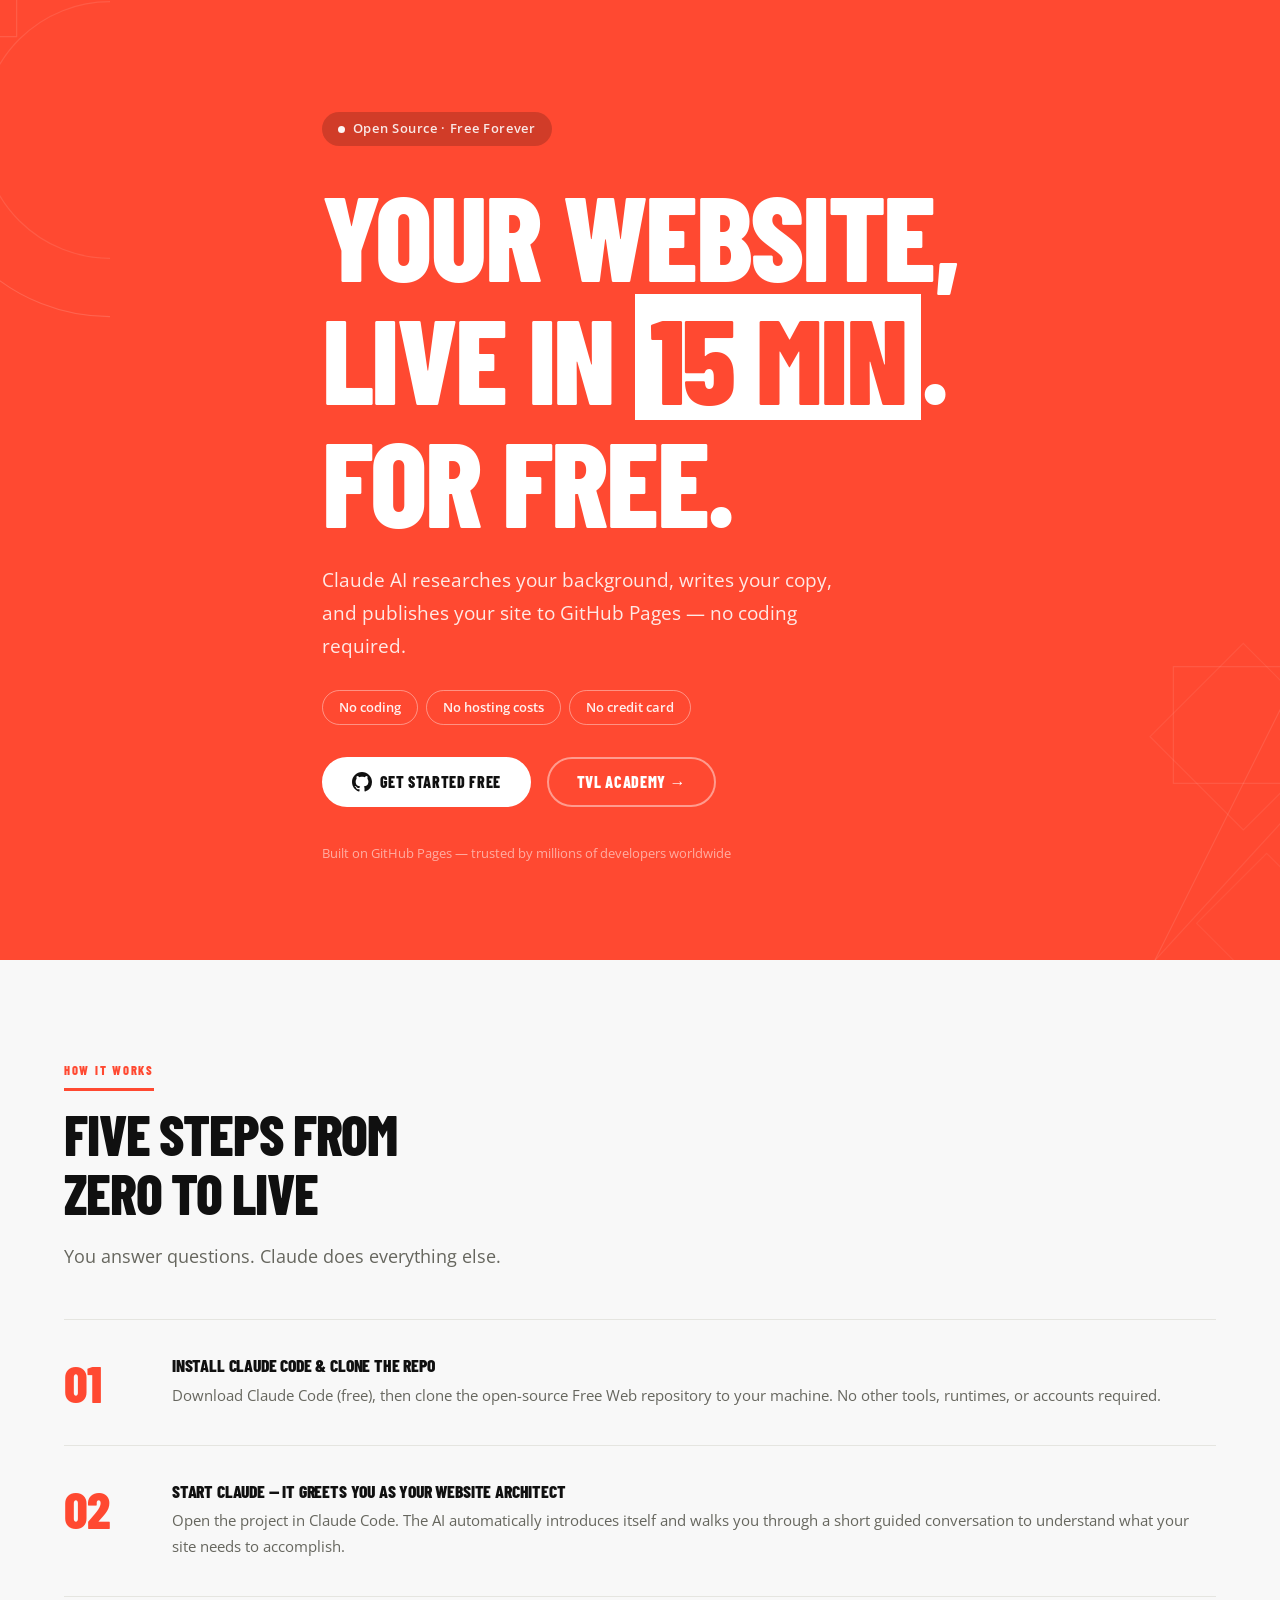
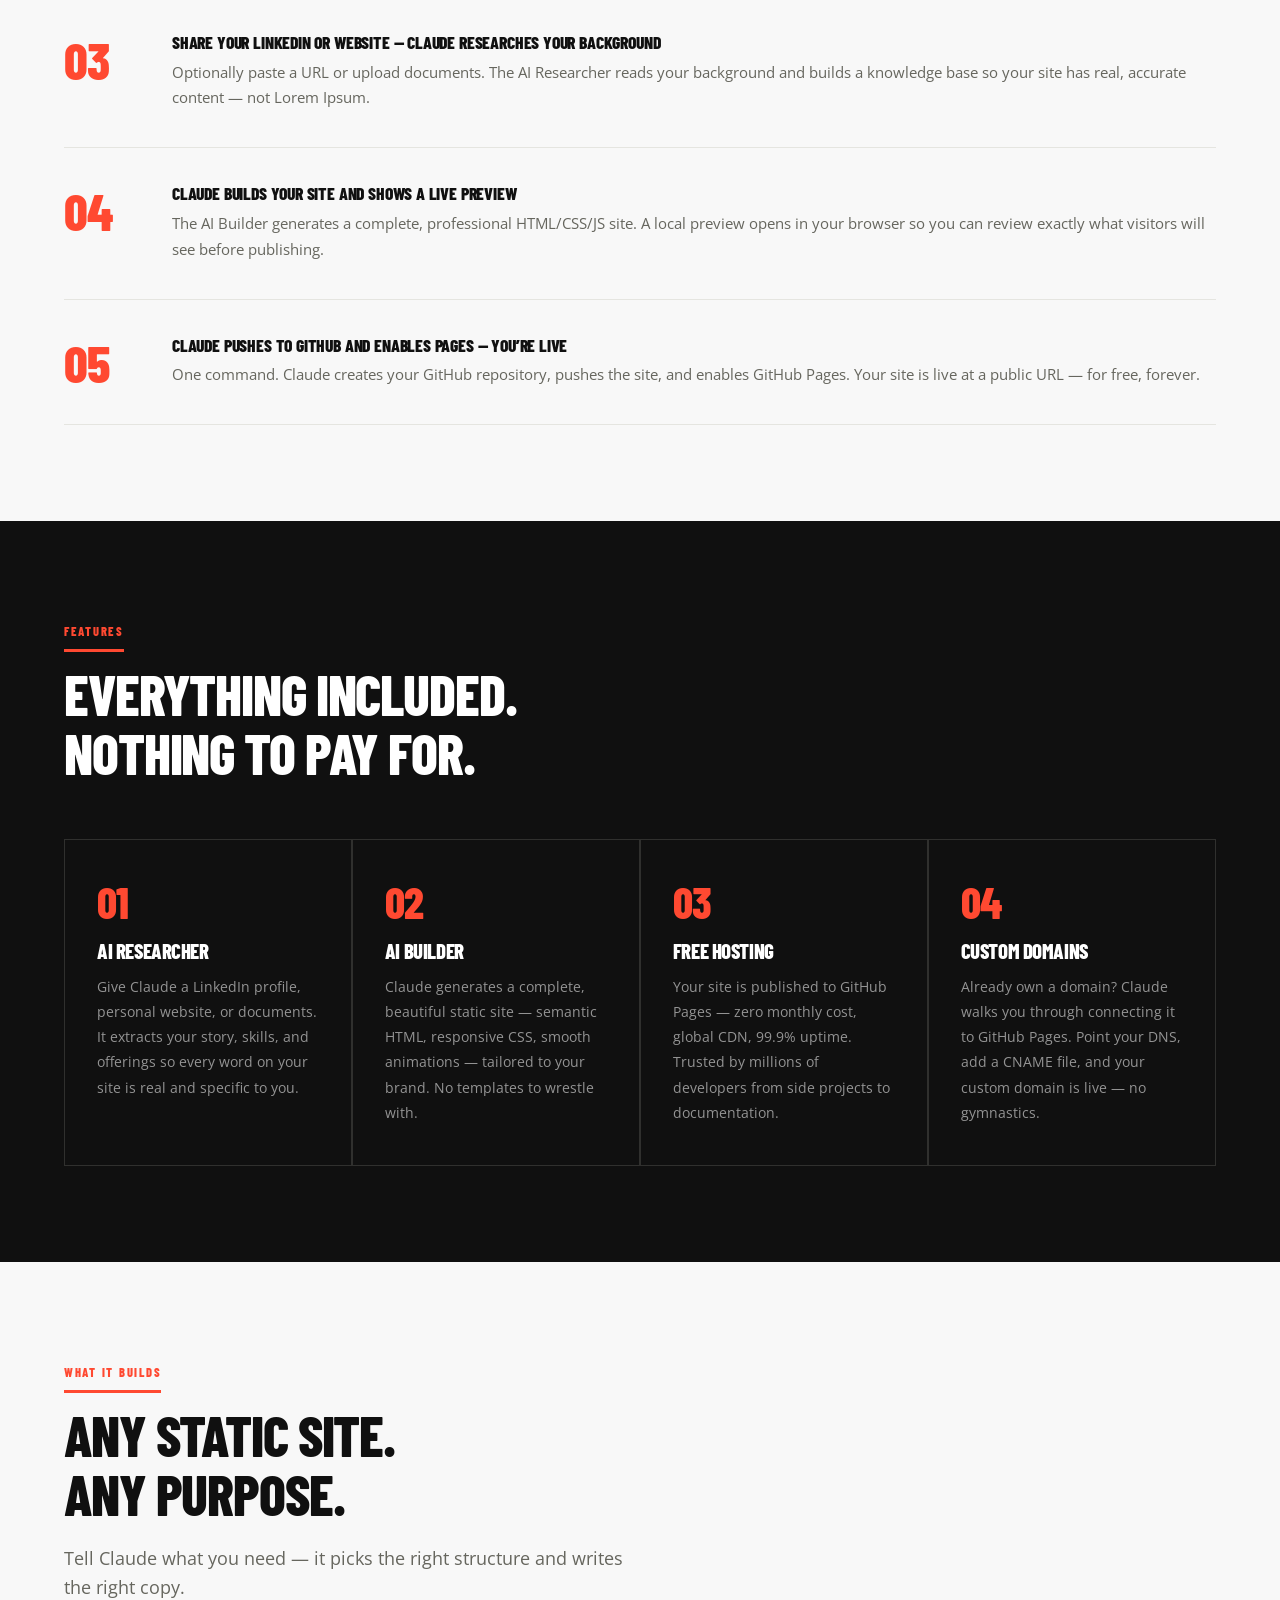
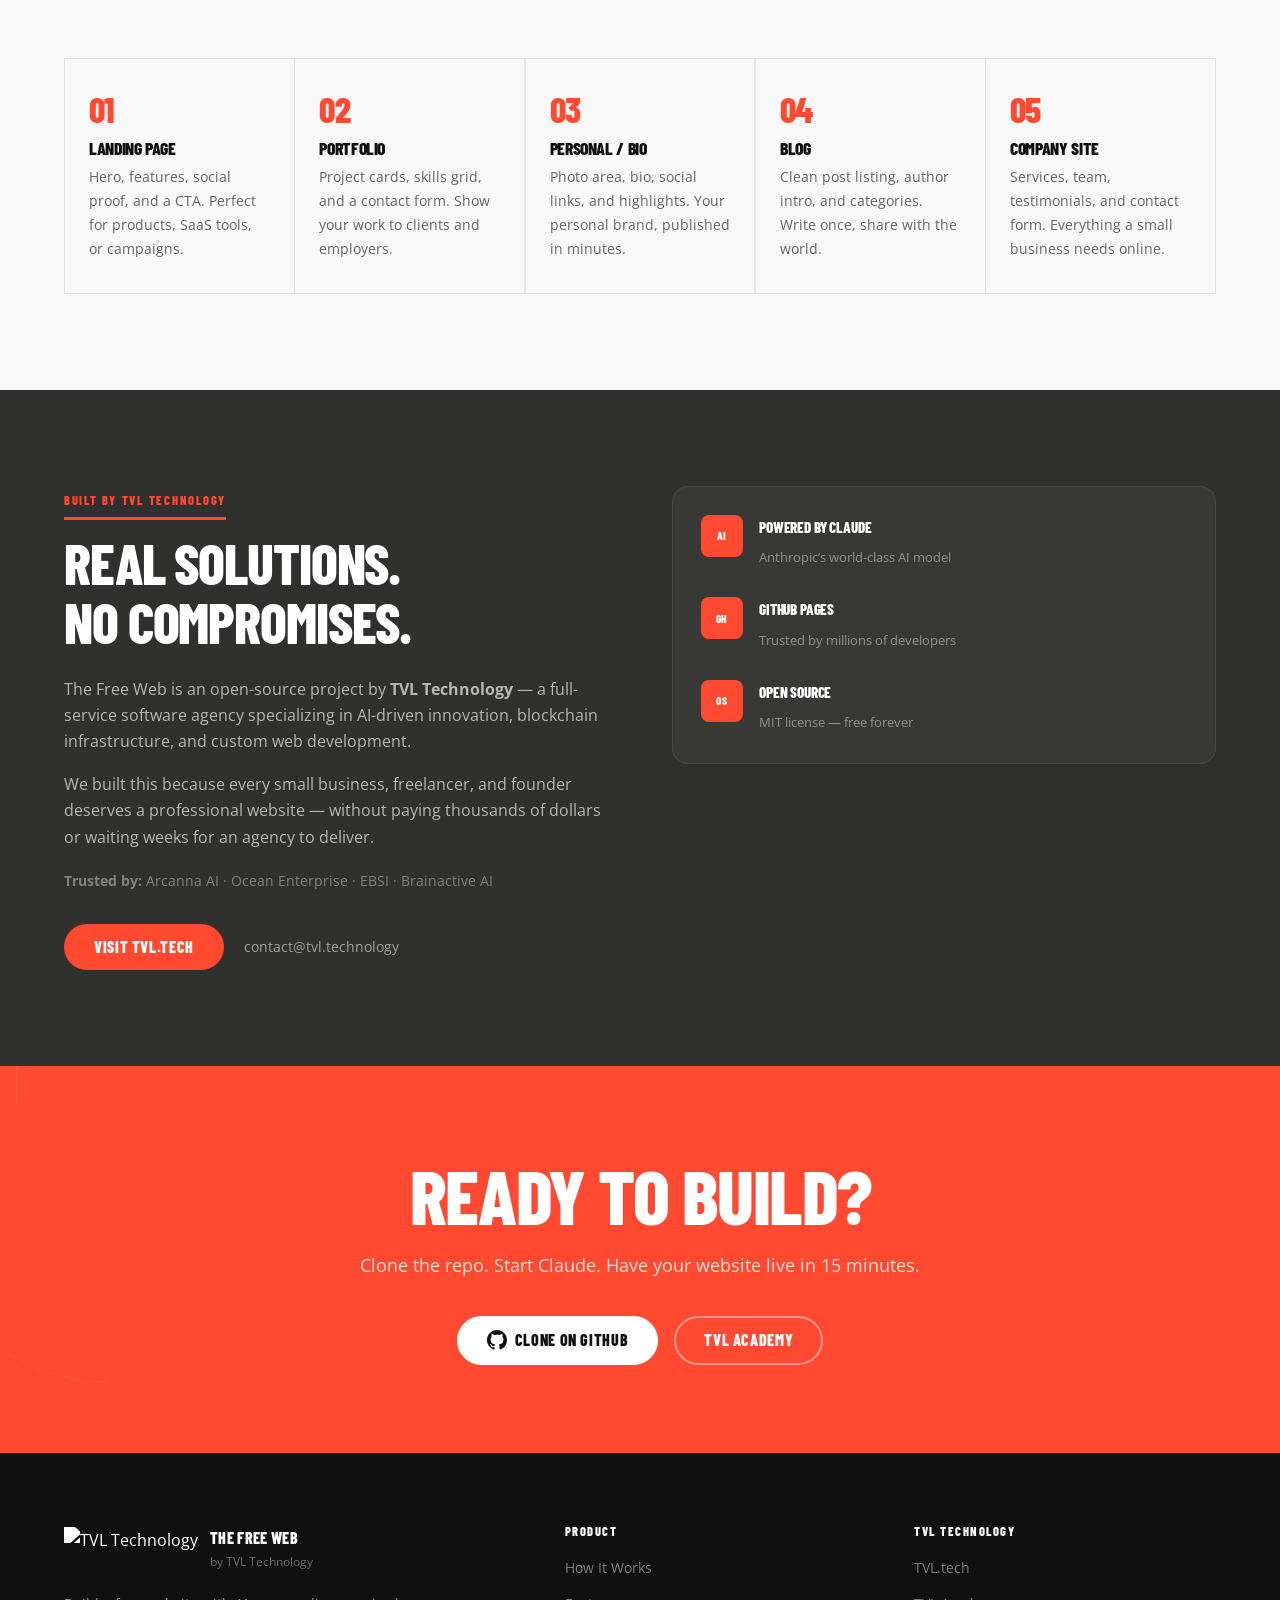
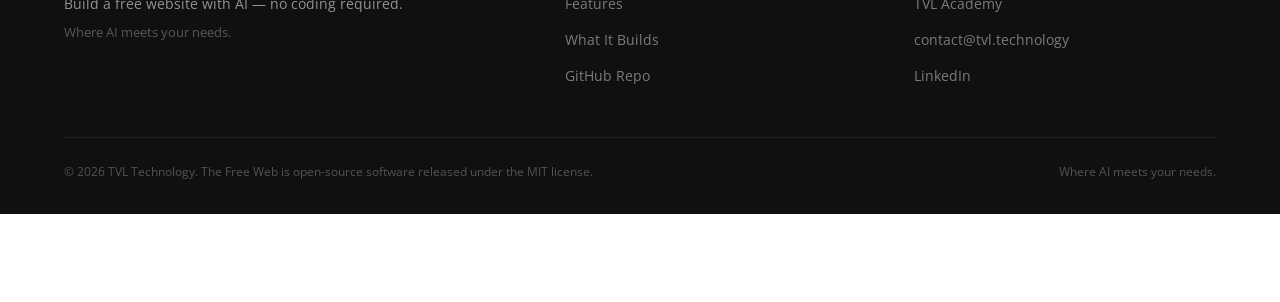
==== commit 1c54c0a8: "Use official TVL Technology logo and favicon assets from CDN Replace hand-drawn SVG logo with exact " ====
--- a/docs/index.html
+++ b/docs/index.html
@@ -13,17 +13,14 @@
   <link rel="preconnect" href="https://fonts.gstatic.com" crossorigin />
   <link href="https://fonts.googleapis.com/css2?family=Barlow+Condensed:wght@700;800;900&family=Open+Sans:wght@400;500;600&display=swap" rel="stylesheet" />
   <link rel="stylesheet" href="styles.css" />
+  <link rel="shortcut icon" href="https://cdn.prod.website-files.com/66ea9ae1813efc2b2adce14f/670ed1b040d236eeac89c531_a_logotip_principal_orange_1.png" type="image/png">
 </head>
 <body>
 
   <!-- ===== Floating Bottom Navbar ===== -->
   <nav class="floatnav" id="floatnav" aria-label="Main navigation">
     <a href="#hero" class="floatnav-brand">
-      <svg class="tvl-logo" xmlns="http://www.w3.org/2000/svg" viewBox="0 0 52 52" fill="none" aria-hidden="true">
-        <path d="M3 3L41 3L49 11L49 49L11 49L3 41Z" stroke="currentColor" stroke-width="2.5"/>
-        <text x="7" y="23" font-family="Barlow Condensed,sans-serif" font-weight="800" font-size="13" fill="currentColor">TVL</text>
-        <text x="17" y="41" font-family="Barlow Condensed,sans-serif" font-weight="800" font-size="13" fill="currentColor">TECH</text>
-      </svg>
+      <img src="https://cdn.prod.website-files.com/66ea9ae1813efc2b2adce14f/67079e31e71560a787dd8b06_logo.svg" alt="TVL Technology" height="40" class="floatnav-logo-img">
       <span>The Free Web</span>
     </a>
     <ul class="floatnav-links">
@@ -272,11 +269,7 @@
       <div class="footer-grid">
         <div class="footer-brand">
           <a href="#hero" class="footer-logo-link">
-            <svg class="tvl-logo tvl-logo-lg" xmlns="http://www.w3.org/2000/svg" viewBox="0 0 52 52" fill="none" aria-hidden="true">
-              <path d="M3 3L41 3L49 11L49 49L11 49L3 41Z" stroke="currentColor" stroke-width="2.5"/>
-              <text x="7" y="23" font-family="Barlow Condensed,sans-serif" font-weight="800" font-size="13" fill="currentColor">TVL</text>
-              <text x="17" y="41" font-family="Barlow Condensed,sans-serif" font-weight="800" font-size="13" fill="currentColor">TECH</text>
-            </svg>
+            <img src="https://cdn.prod.website-files.com/66ea9ae1813efc2b2adce14f/67079e31e71560a787dd8b06_logo.svg" alt="TVL Technology" height="44" class="footer-logo-img">
             <div>
               <span class="footer-product">The Free Web</span>
               <span class="footer-by">by TVL Technology</span>
--- a/docs/styles.css
+++ b/docs/styles.css
@@ -130,6 +130,8 @@
 
 .tvl-logo { width: 28px; height: 28px; flex-shrink: 0; }
 .tvl-logo-lg { width: 44px; height: 44px; }
+.floatnav-logo-img { height: 40px; width: auto; display: block; filter: brightness(0) invert(1); }
+.footer-logo-img { height: 44px; width: auto; display: block; filter: brightness(0) invert(1); }
 
 .floatnav-links { display: flex; gap: 1.25rem; }
 .floatnav-links a {
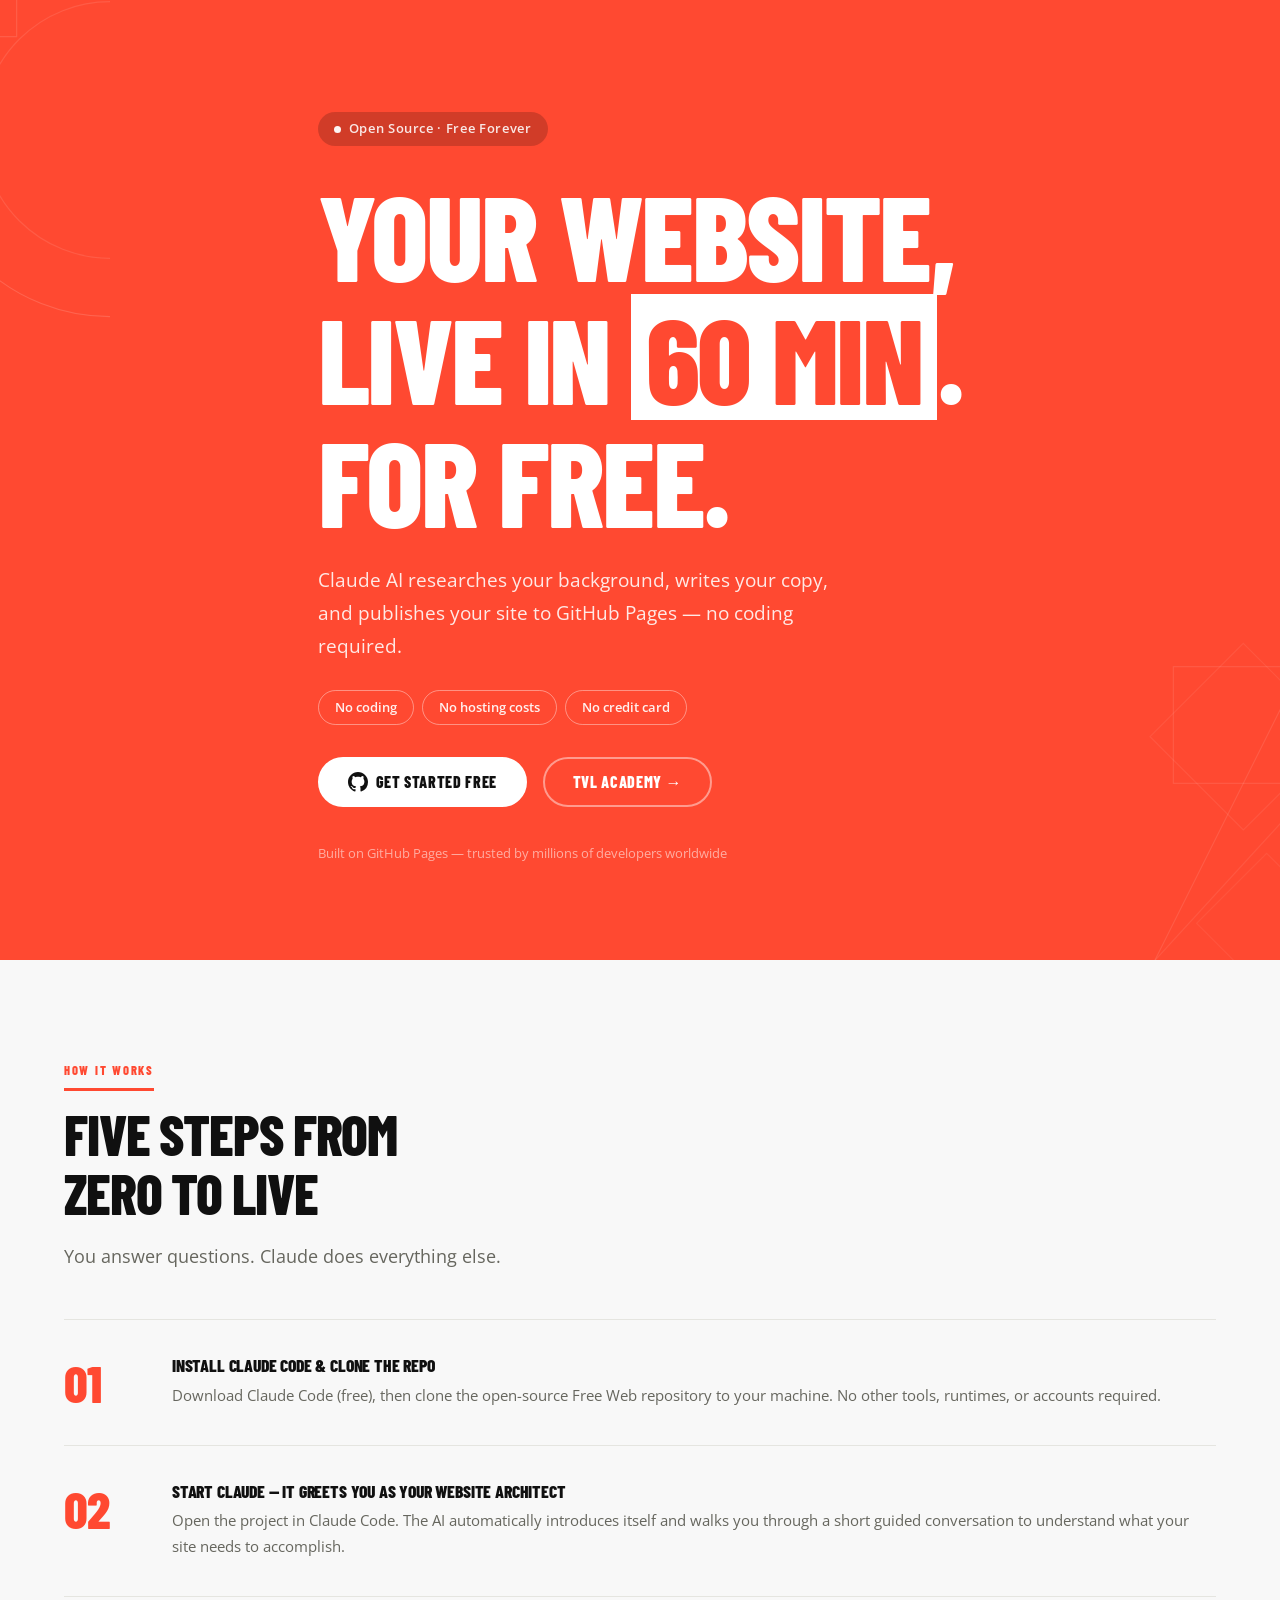
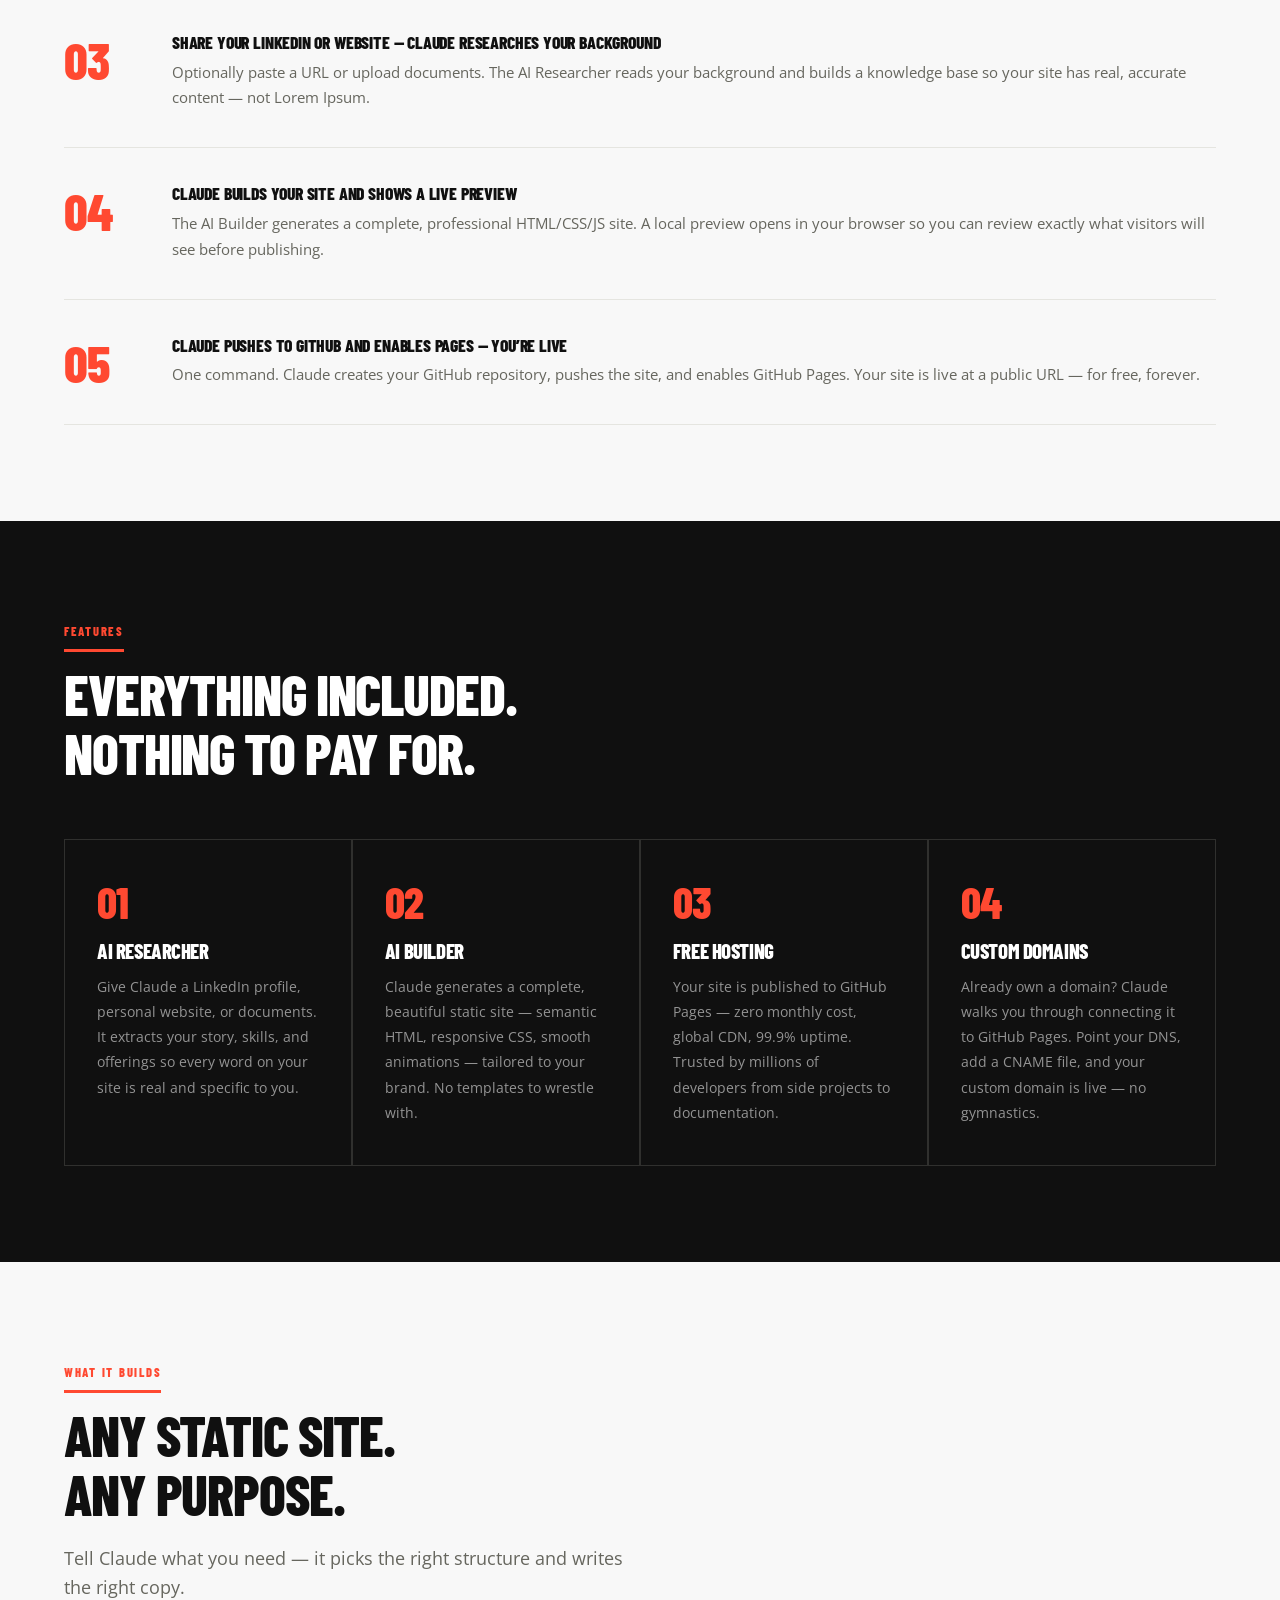
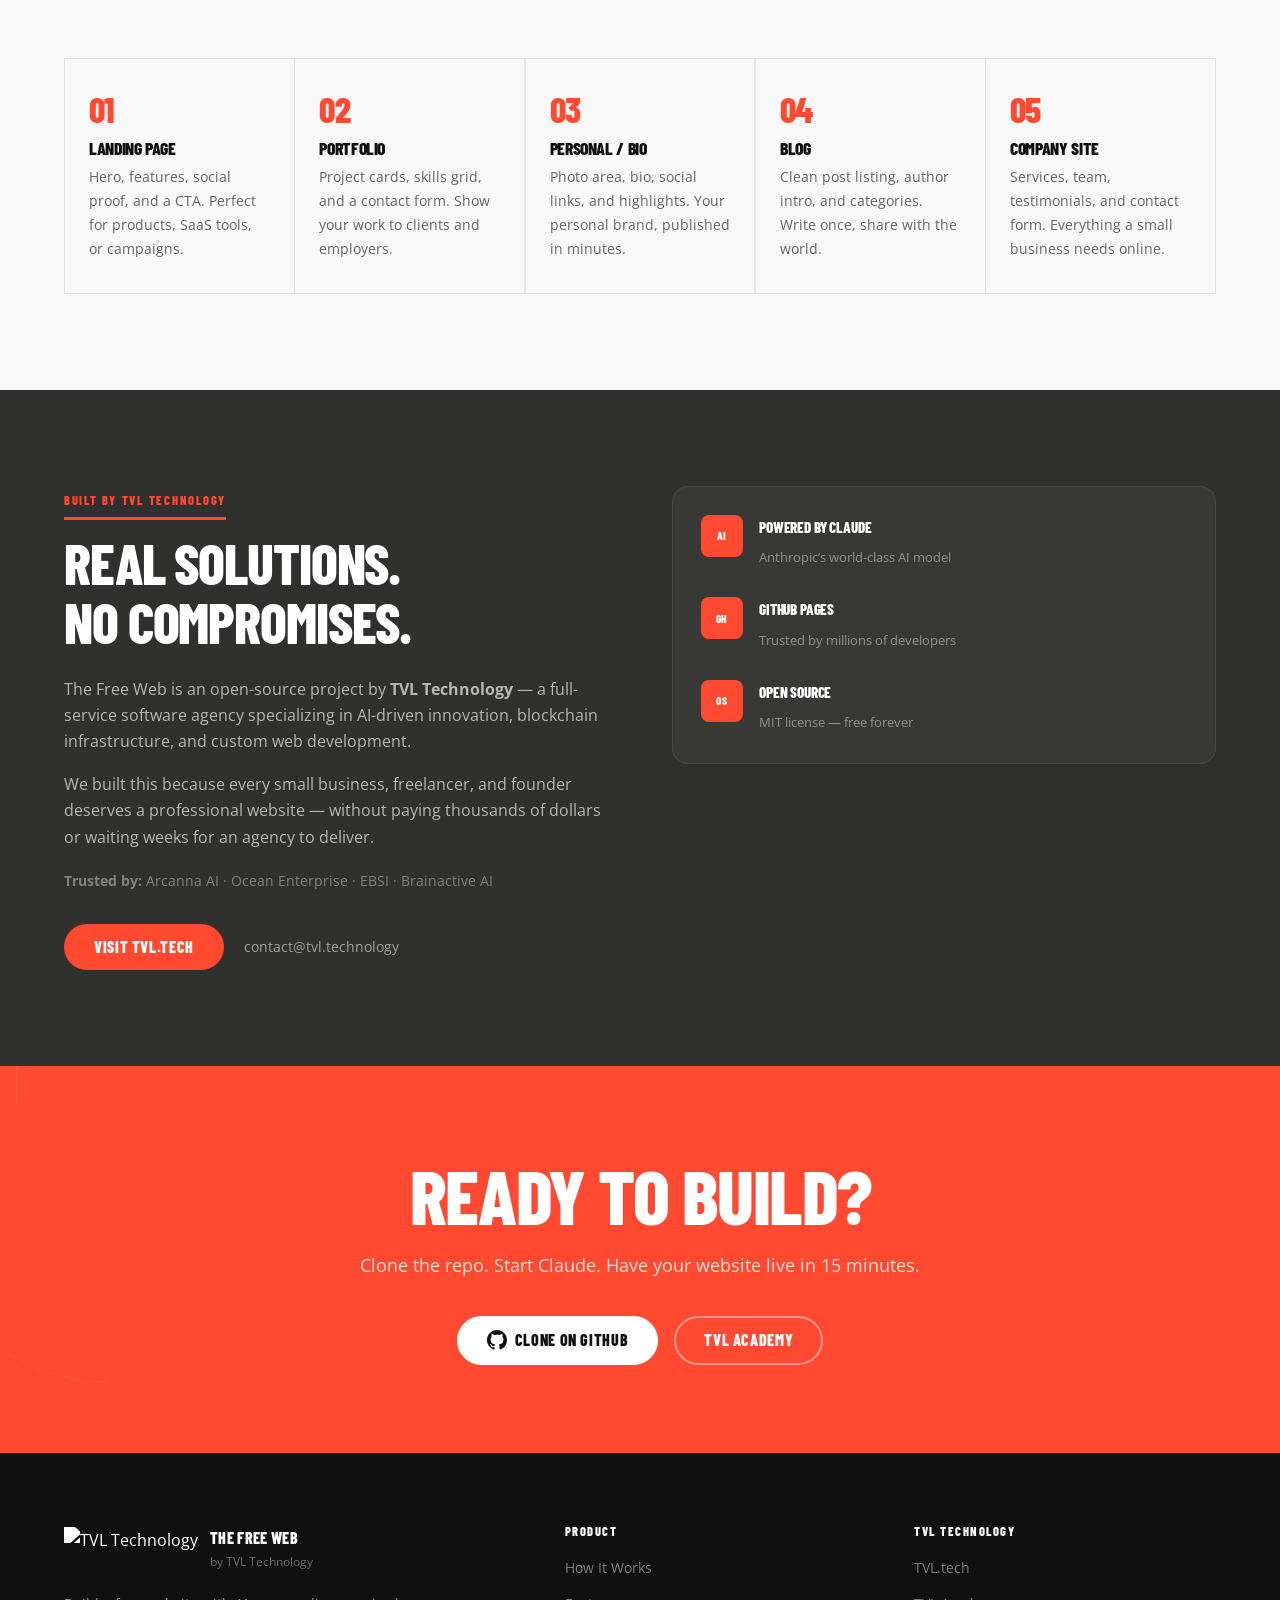
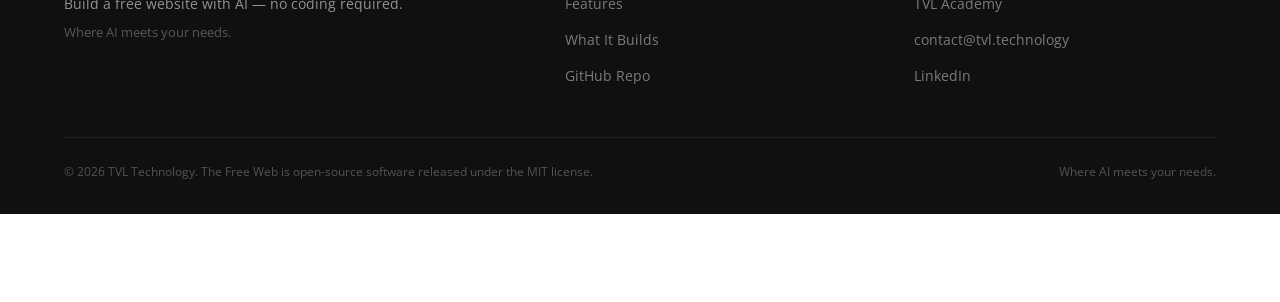
==== commit dfef10e9: "Update live site timing to 60 minutes" ====
--- a/docs/index.html
+++ b/docs/index.html
@@ -4,7 +4,7 @@
   <meta charset="UTF-8" />
   <meta name="viewport" content="width=device-width, initial-scale=1.0" />
   <title>The Free Web — Build a Free Website with AI | TVL Technology</title>
-  <meta name="description" content="Build a professional website for free using Claude AI and GitHub Pages. No coding. No hosting costs. No credit card. Live in 15 minutes." />
+  <meta name="description" content="Build a professional website for free using Claude AI and GitHub Pages. No coding. No hosting costs. No credit card. Live in 60 minutes." />
   <meta property="og:title" content="The Free Web — Build a Free Website with AI" />
   <meta property="og:description" content="Claude AI researches your background, writes your copy, and publishes your site. Zero coding. Zero cost." />
   <meta property="og:type" content="website" />
@@ -63,7 +63,7 @@
         </div>
         <h1 class="hero-headline">
           YOUR WEBSITE,<br />
-          LIVE IN <span class="hero-time">15&nbsp;MIN</span>.<br />
+          LIVE IN <span class="hero-time">60&nbsp;MIN</span>.<br />
           FOR FREE.
         </h1>
         <p class="hero-subheadline">Claude AI researches your background, writes your copy, and publishes your site to GitHub Pages &mdash; no coding required.</p>
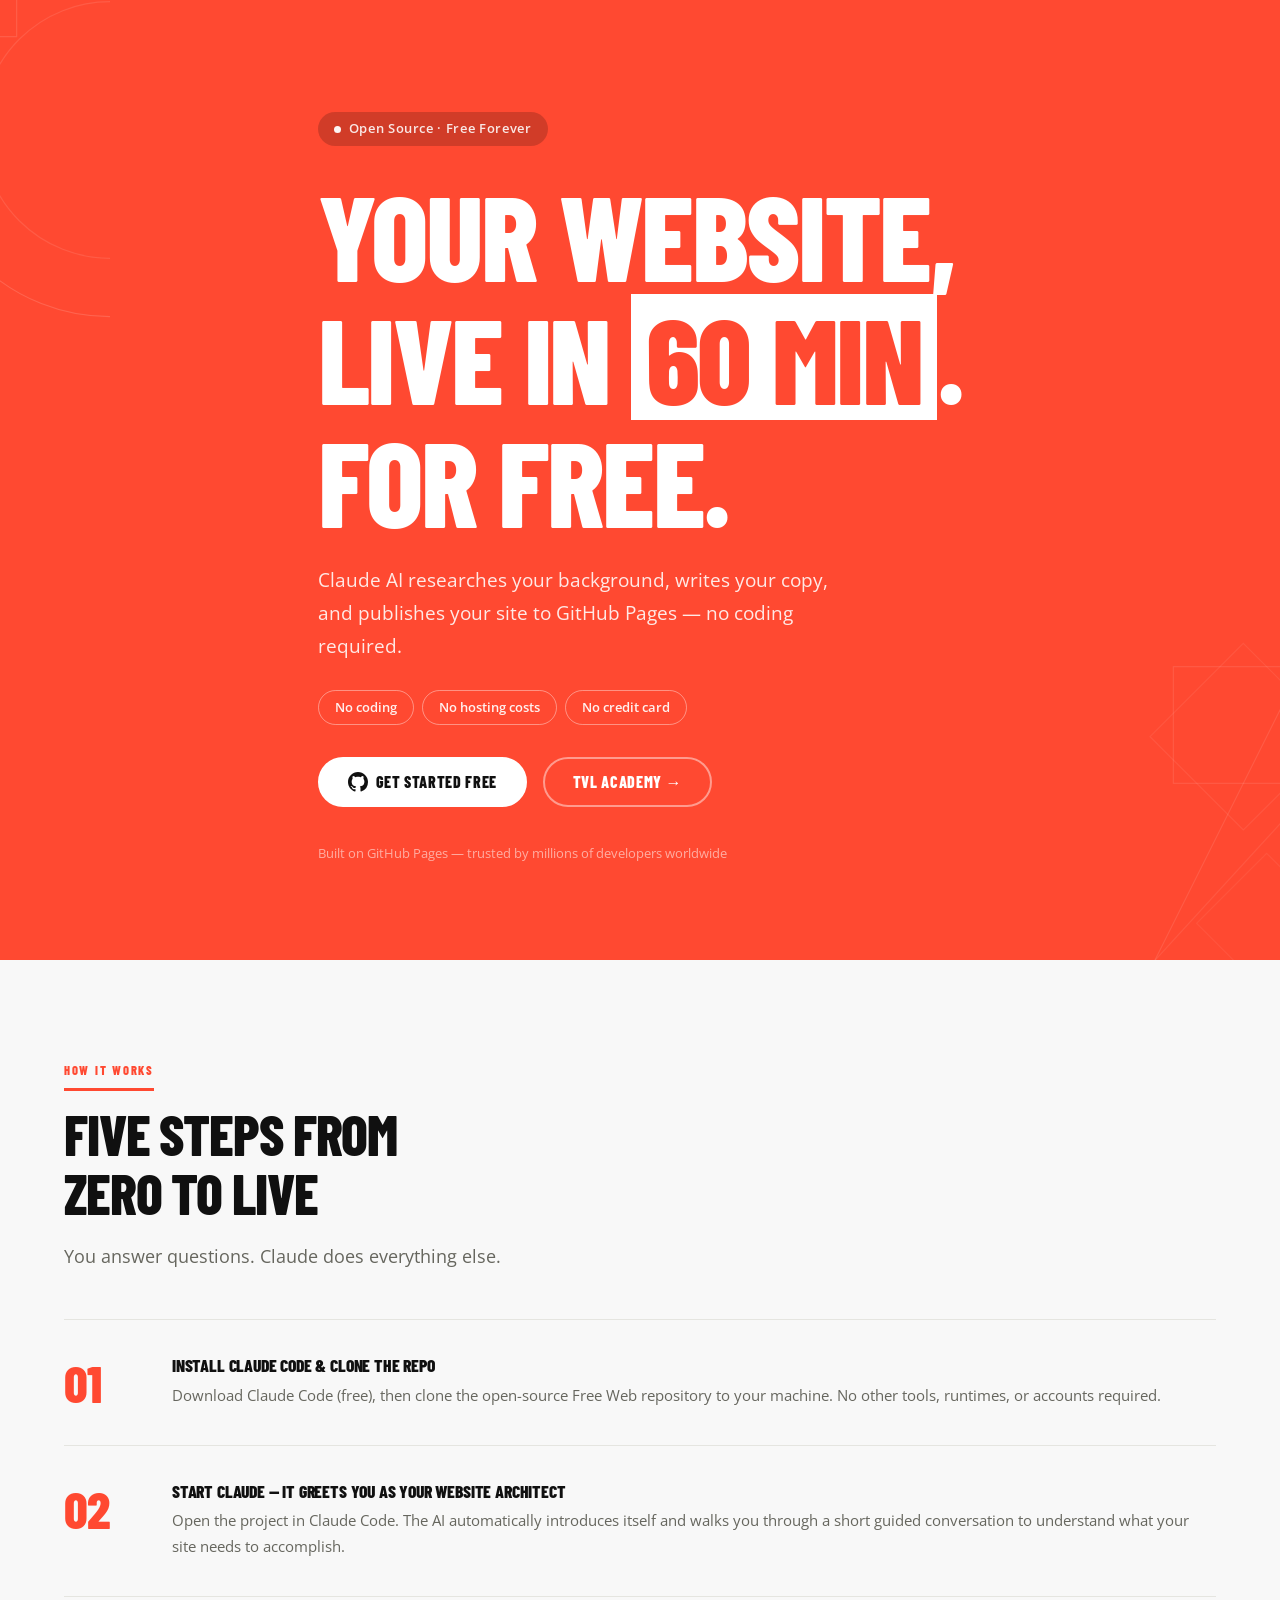
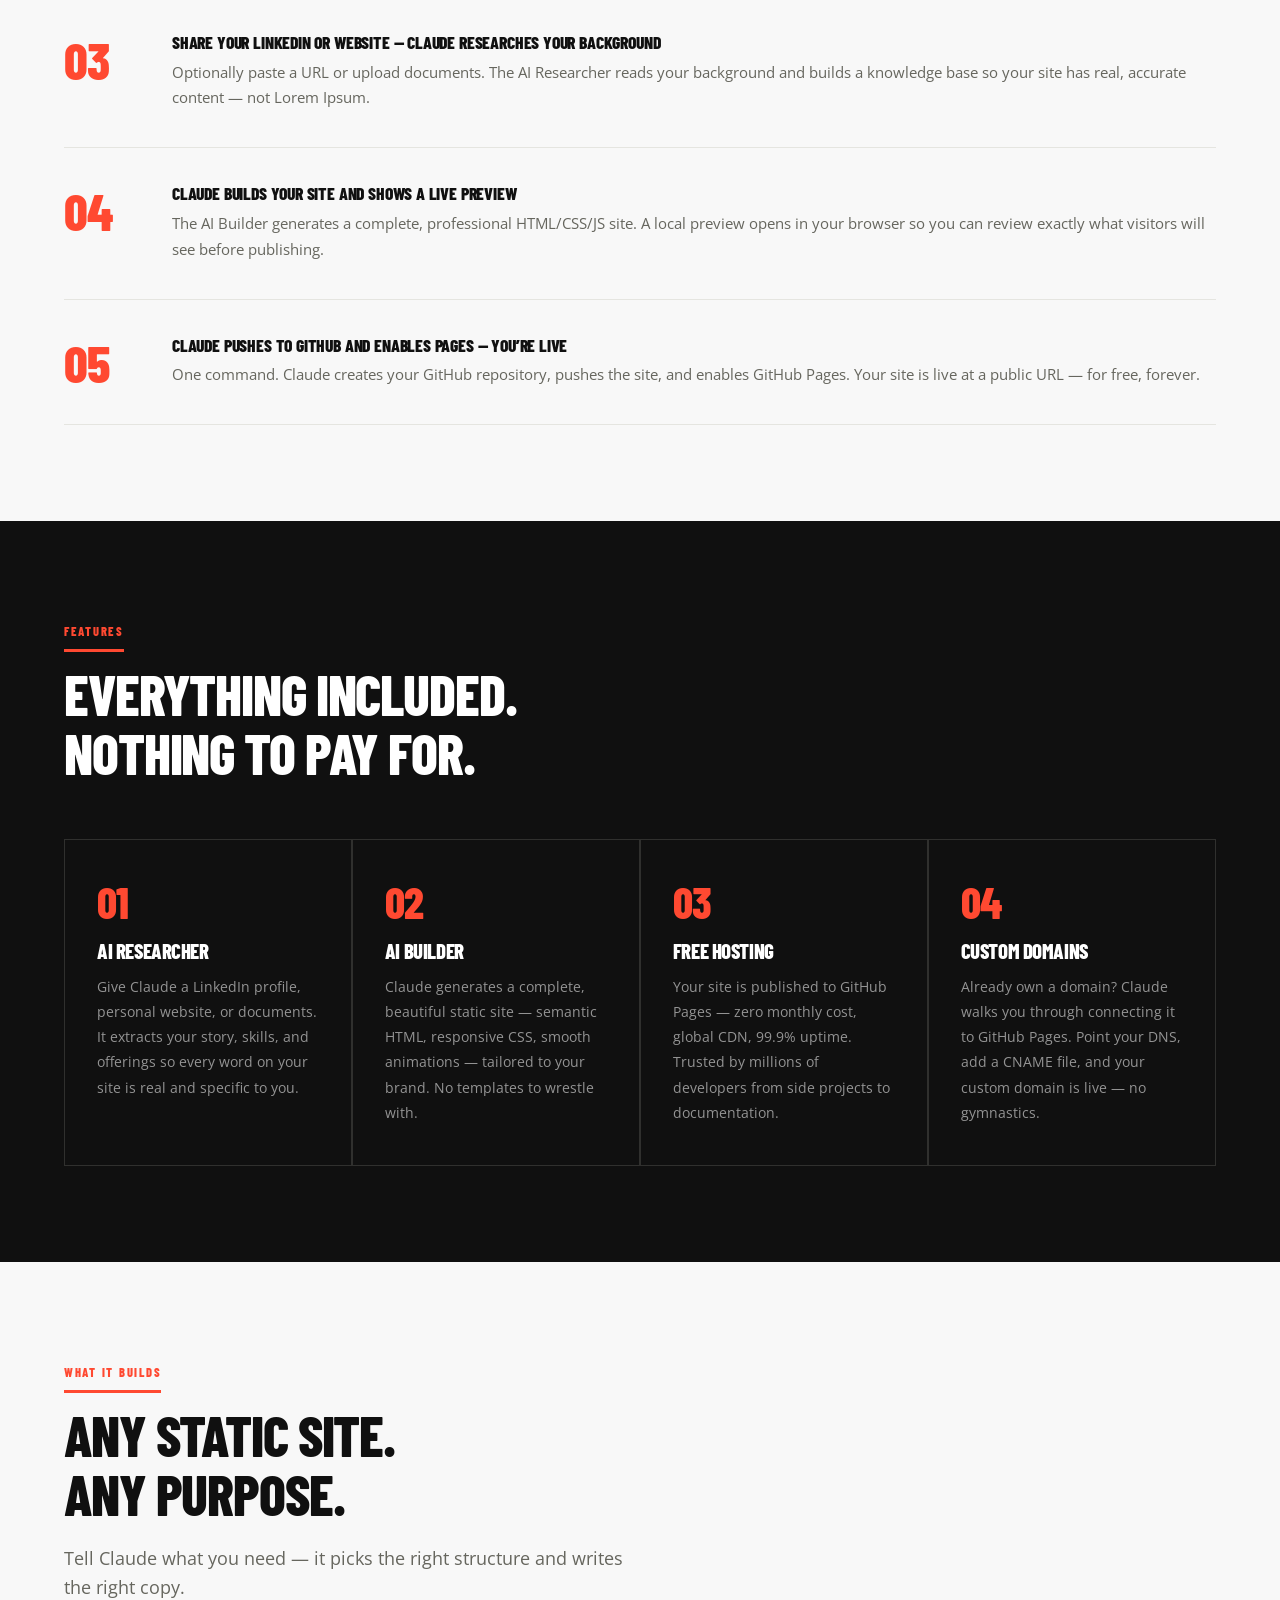
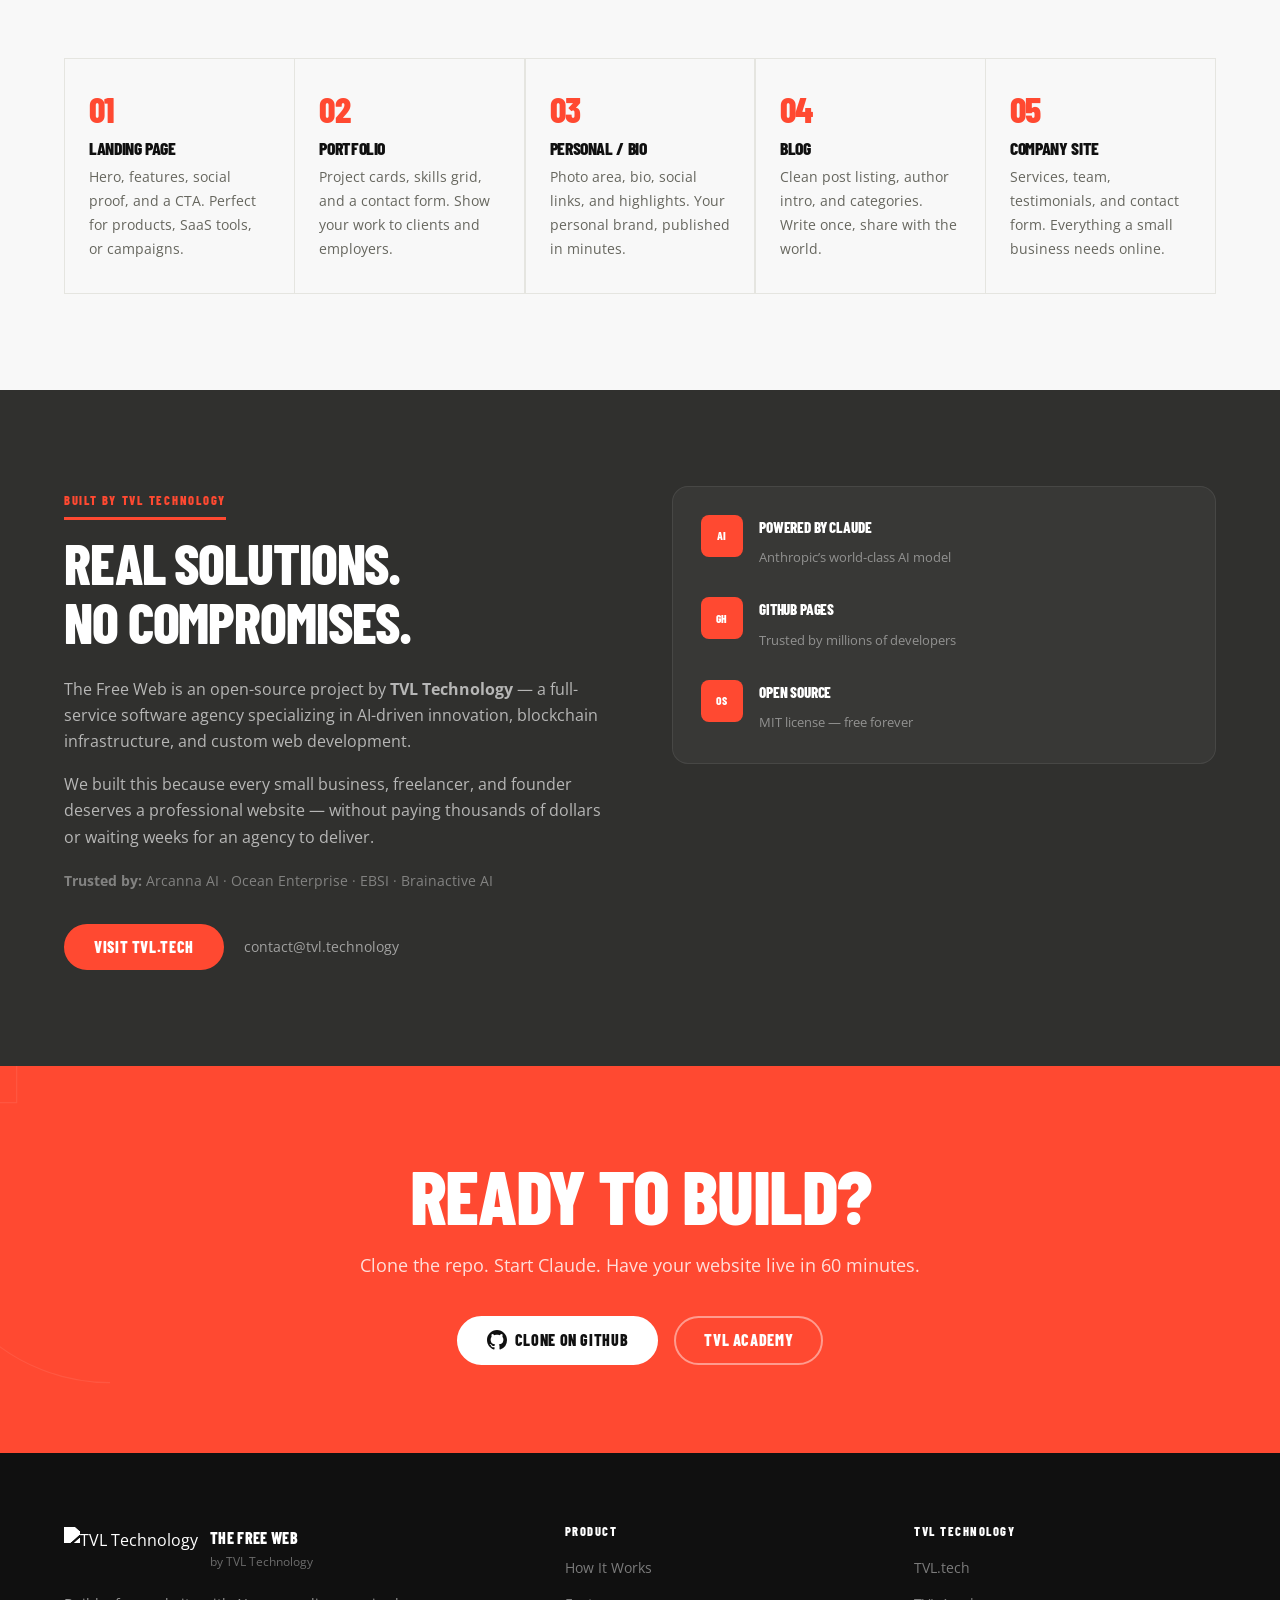
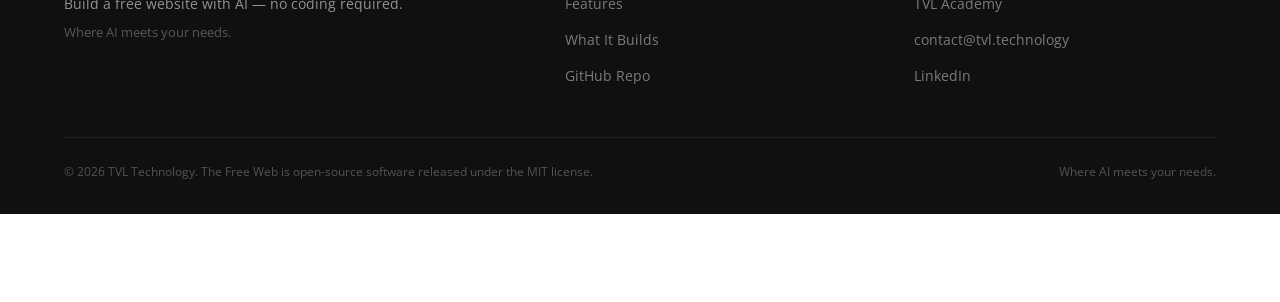
==== commit 35dc7967: "Finish 60-minute site copy update" ====
--- a/docs/index.html
+++ b/docs/index.html
@@ -250,7 +250,7 @@
       <div class="container">
         <div class="cta-inner reveal">
           <h2>READY TO BUILD?</h2>
-          <p>Clone the repo. Start Claude. Have your website live in 15 minutes.</p>
+          <p>Clone the repo. Start Claude. Have your website live in 60 minutes.</p>
           <div class="cta-btns">
             <a href="https://github.com/danlex/claude-free-website" class="btn btn-white" target="_blank" rel="noopener">
               <svg width="20" height="20" viewBox="0 0 24 24" fill="currentColor" aria-hidden="true"><path d="M12 0C5.37 0 0 5.37 0 12c0 5.31 3.435 9.795 8.205 11.385.6.105.825-.255.825-.57 0-.285-.015-1.23-.015-2.235-3.015.555-3.795-.735-4.035-1.41-.135-.345-.72-1.41-1.23-1.695-.42-.225-1.02-.78-.015-.795.945-.015 1.62.87 1.845 1.23 1.08 1.815 2.805 1.305 3.495.99.105-.78.42-1.305.765-1.605-2.67-.3-5.46-1.335-5.46-5.925 0-1.305.465-2.385 1.23-3.225-.12-.3-.54-1.53.12-3.18 0 0 1.005-.315 3.3 1.23.96-.27 1.98-.405 3-.405s2.04.135 3 .405c2.295-1.56 3.3-1.23 3.3-1.23.66 1.65.24 2.88.12 3.18.765.84 1.23 1.905 1.23 3.225 0 4.605-2.805 5.625-5.475 5.925.435.375.81 1.095.81 2.22 0 1.605-.015 2.895-.015 3.3 0 .315.225.69.825.57A12.02 12.02 0 0 0 24 12c0-6.63-5.37-12-12-12z"/></svg>
